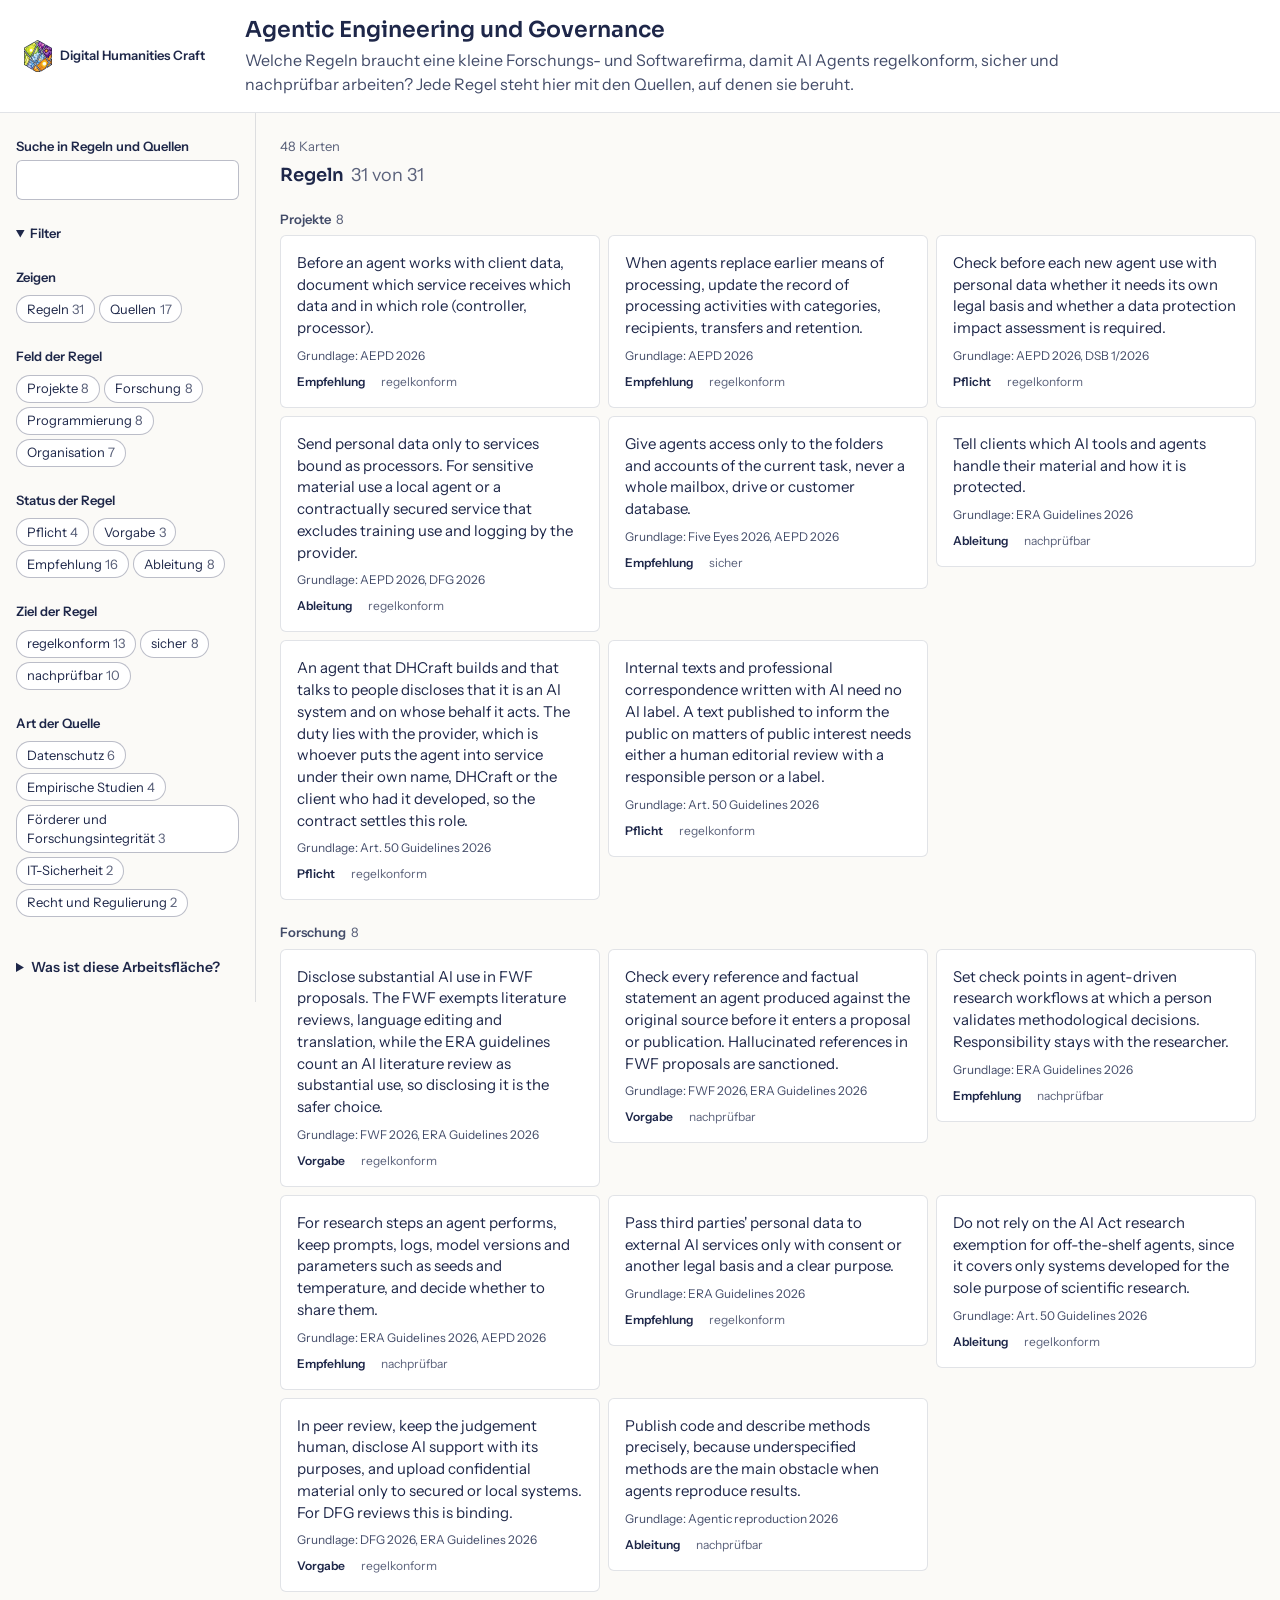
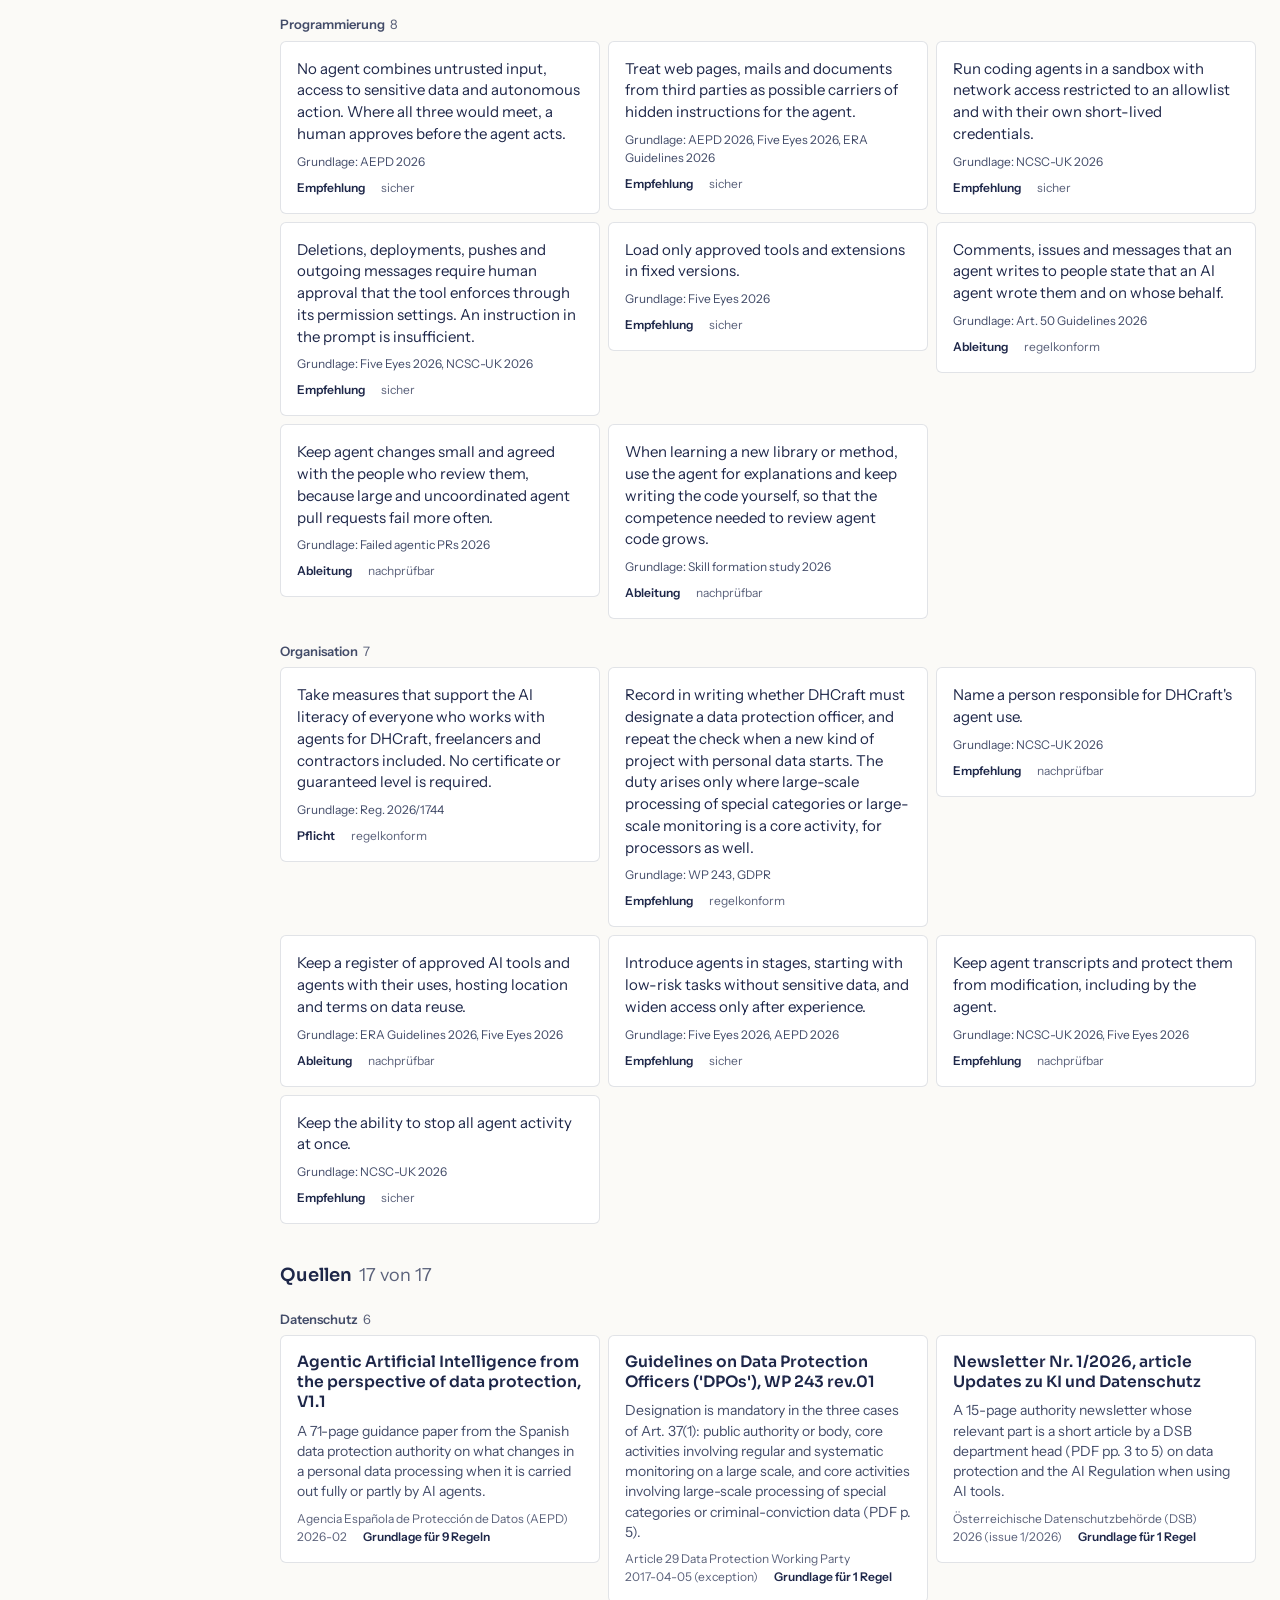
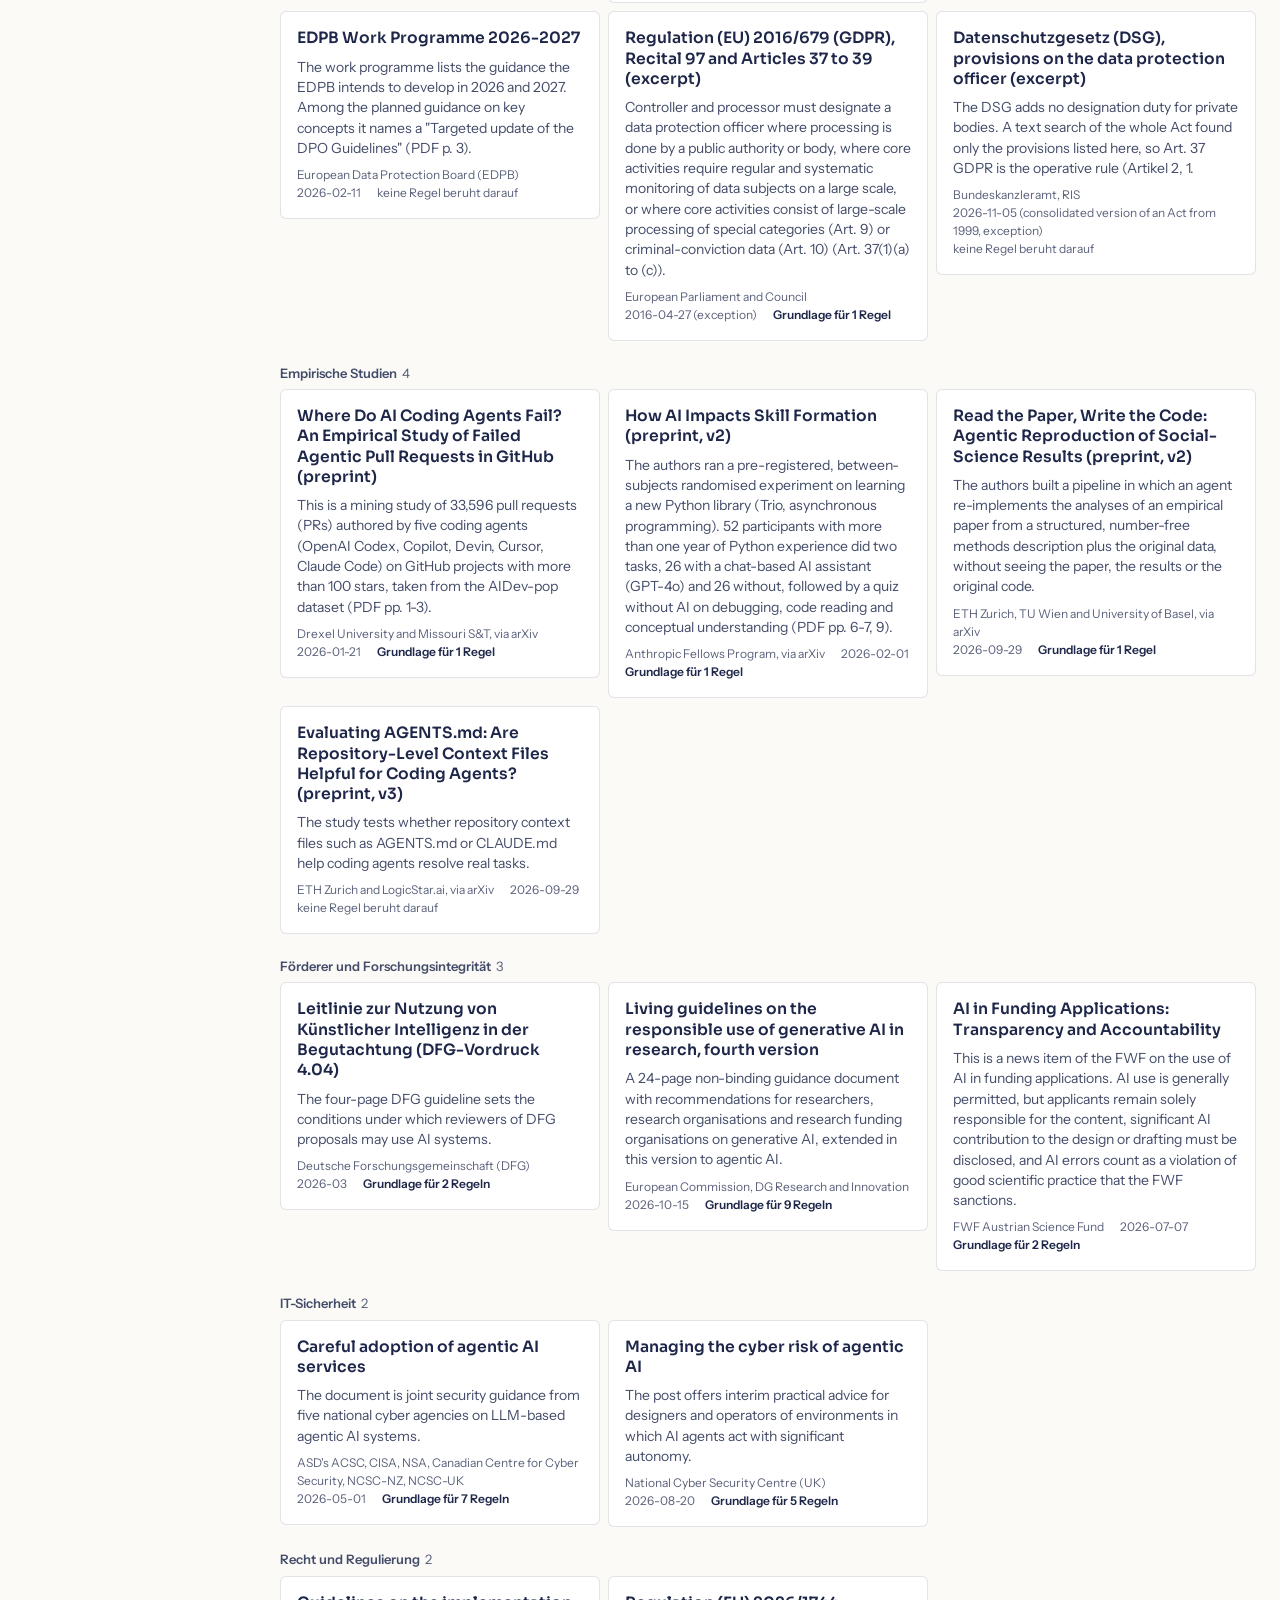
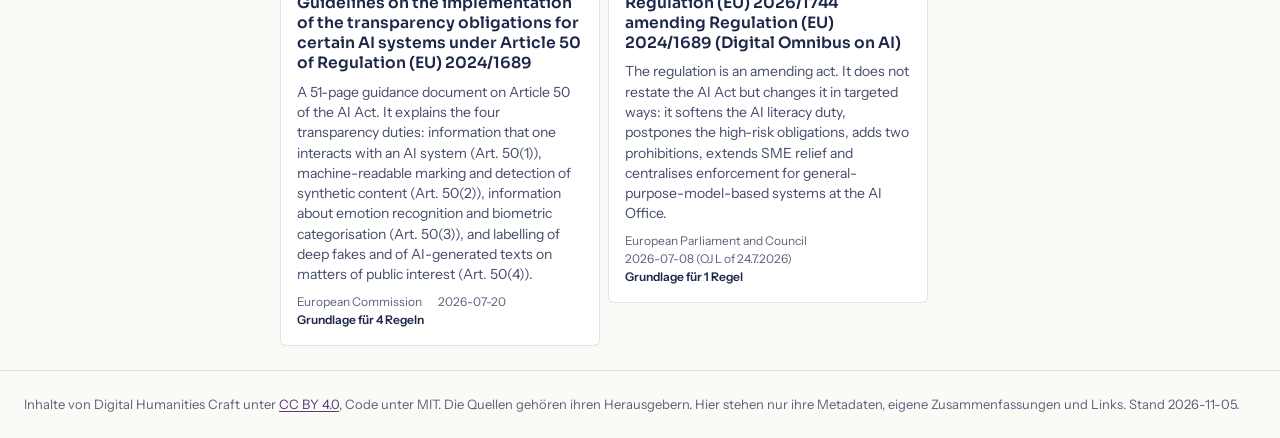
==== index.html @ d8957e86 "Publish the card workspace of the agentic engineering guidelines Co-Authored-By: Claude Opus 5.5 <no" ====
<!doctype html>
<html lang="de">
<head>
  <meta charset="utf-8">
  <meta name="viewport" content="width=device-width, initial-scale=1">
  <title>Agentic Engineering und Governance, Arbeitsfläche</title>
  <meta name="description" content="Regeln für AI Agents in einer kleinen Forschungs- und Softwarefirma, jede mit ihren Quellen. Eine Arbeitsfläche von Digital Humanities Craft.">
  <link rel="icon" href="assets/dhcraft_logo_watercolor.png">
  <link rel="stylesheet" href="style.css">
</head>
<body>
  <a class="skip" href="#board">Zu den Karten springen</a>

  <header class="top">
    <a class="brand" href="https://dhcraft.org" rel="noopener">
      <img src="assets/dhcraft_logo_watercolor.png" alt="" width="28" height="32">
      <span>Digital Humanities Craft</span>
    </a>
    <div class="title">
      <h1>Agentic Engineering und Governance</h1>
      <p>Welche Regeln braucht eine kleine Forschungs- und Softwarefirma, damit AI Agents regelkonform, sicher und nachprüfbar arbeiten? Jede Regel steht hier mit den Quellen, auf denen sie beruht.</p>
    </div>
  </header>

  <div class="workspace" id="workspace">
    <aside class="controls" aria-label="Suche und Filter">
      <form class="search" role="search" id="search-form">
        <label for="q">Suche in Regeln und Quellen</label>
        <input type="search" id="q" autocomplete="off" spellcheck="false">
      </form>

      <details class="filters" id="filters" open>
      <summary>Filter</summary>
      <div class="filter" id="f-kind" role="group" aria-labelledby="l-kind">
        <p id="l-kind">Zeigen</p>
      </div>
      <div class="filter" id="f-field" role="group" aria-labelledby="l-field">
        <p id="l-field">Feld der Regel</p>
      </div>
      <div class="filter" id="f-status" role="group" aria-labelledby="l-status">
        <p id="l-status">Status der Regel</p>
      </div>
      <div class="filter" id="f-goal" role="group" aria-labelledby="l-goal">
        <p id="l-goal">Ziel der Regel</p>
      </div>
      <div class="filter" id="f-cat" role="group" aria-labelledby="l-cat">
        <p id="l-cat">Art der Quelle</p>
      </div>
      <button type="button" class="reset" id="reset" hidden>Alle Filter zurücksetzen</button>
      </details>

      <details class="about">
        <summary>Was ist diese Arbeitsfläche?</summary>
        <p>Sie zeigt die Leitlinien, die Digital Humanities Craft für den Einsatz von AI Agents aus Quellen des Jahres 2026 abgeleitet hat, ergänzt um wenige ältere Rechtstexte und Leitlinien zum Datenschutzbeauftragten. Jede Regel nennt ihren Status, ihr Ziel und die Quellen mit Seite.</p>
        <p>Die Quellen erscheinen mit einer eigenen Zusammenfassung und einem Link zum Original beim Herausgeber. Die Originale selbst liegen nicht auf dieser Seite.</p>
        <p>Die Seite lädt keine externen Dienste nach, setzt keine Cookies und speichert nichts. Suche und Filter laufen in deinem Browser.</p>
        <dl class="glossary" id="glossary"></dl>
      </details>
    </aside>

    <main class="board" id="board" tabindex="-1">
      <p class="status" id="status" aria-live="polite"></p>
      <section class="group" id="rules-section" aria-labelledby="rules-head">
        <h2 id="rules-head">Regeln</h2>
        <div id="rules"></div>
      </section>
      <section class="group" id="sources-section" aria-labelledby="sources-head">
        <h2 id="sources-head">Quellen</h2>
        <div id="sources"></div>
      </section>
    </main>

    <aside class="panel" id="panel" aria-labelledby="panel-title" hidden></aside>
  </div>

  <footer class="foot">
    <p>Inhalte von Digital Humanities Craft unter <a href="https://creativecommons.org/licenses/by/4.0/deed.de" rel="noopener">CC BY 4.0</a>, Code unter MIT. Die Quellen gehören ihren Herausgebern. Hier stehen nur ihre Metadaten, eigene Zusammenfassungen und Links. Stand <span id="stand"></span>.</p>
  </footer>

  <script src="data.js"></script>
  <script src="app.js"></script>
</body>
</html>
---- style.css ----
@layer reset, base, tokens, layout, components;

@font-face { font-family: "Instrument Sans"; src: url("assets/fonts/instrument-sans-latin-400-normal.woff2") format("woff2"); font-weight: 400; font-display: swap; }
@font-face { font-family: "Instrument Sans"; src: url("assets/fonts/instrument-sans-latin-600-normal.woff2") format("woff2"); font-weight: 600; font-display: swap; }
@font-face { font-family: "Sora"; src: url("assets/fonts/sora-latin-600-normal.woff2") format("woff2"); font-weight: 600; font-display: swap; }

@layer tokens {
  /* DHCraft house palette in OKLCH, taken from the second-brain-vault site:
     paper ground, navy ink, purple accent for interaction only. */
  :root {
    color-scheme: light;
    --ground: oklch(98.6% 0.005 95);
    --surface: oklch(100% 0 0);
    --edge: oklch(28.3% 0.064 271 / 0.13);
    --edge-hi: oklch(28.3% 0.064 271 / 0.3);
    --ink: oklch(28.3% 0.064 271);
    --ink-soft: oklch(42% 0.05 271);
    --ink-faint: oklch(50% 0.04 271);
    --accent: oklch(53.1% 0.14 315);
    --accent-hi: oklch(41.6% 0.105 307);
    --accent-wash: oklch(96% 0.02 315);
    --linked: oklch(96.5% 0.025 255);
    --linked-edge: oklch(57.4% 0.11 255);
    --mark: oklch(93% 0.07 95);

    --font: "Instrument Sans", system-ui, sans-serif;
    --display: "Sora", "Instrument Sans", system-ui, sans-serif;
    --small: 0.8125rem;
    --space-1: 0.25rem;
    --space-2: 0.5rem;
    --space-3: 1rem;
    --space-4: 1.5rem;
    --space-5: 2.5rem;
    --radius: 6px;
  }
}

@layer reset {
  *, *::before, *::after { box-sizing: border-box; }
  body, h1, h2, h3, h4, h5, p, ul, ol, dl, dd { margin: 0; }
  input, button { font: inherit; color: inherit; }
}

@layer base {
  body {
    background: var(--ground);
    color: var(--ink);
    font-family: var(--font);
    font-size: 1rem;
    line-height: 1.5;
  }
  a { color: var(--accent-hi); text-underline-offset: 0.15em; }
  :focus-visible { outline: 2px solid var(--accent); outline-offset: 2px; }
  mark { background: var(--mark); color: inherit; }
  h1, h2, h3 { font-family: var(--display); font-weight: 600; line-height: 1.25; }
  .skip { position: absolute; inset-inline-start: var(--space-3); inset-block-start: -3rem; background: var(--surface); padding: var(--space-2); }
  .skip:focus { inset-block-start: var(--space-2); z-index: 10; }
  @media (prefers-reduced-motion: no-preference) {
    .card { transition: border-color 120ms, background-color 120ms; }
  }
}

@layer layout {
  .top {
    display: flex;
    flex-wrap: wrap;
    gap: var(--space-2) var(--space-5);
    align-items: center;
    padding: var(--space-3) var(--space-4);
    background: var(--surface);
    border-block-end: 1px solid var(--edge);
  }
  .workspace {
    display: grid;
    grid-template-columns: 16rem minmax(0, 1fr);
    align-items: start;
  }
  /* With a selection the panel joins as a third column. */
  .workspace.selecting { grid-template-columns: 16rem minmax(0, 1fr) minmax(22rem, 30rem); }
  .controls {
    position: sticky;
    inset-block-start: 0;
    max-block-size: 100dvh;
    overflow-y: auto;
    padding: var(--space-4) var(--space-3);
    border-inline-end: 1px solid var(--edge);
  }
  .board { padding: var(--space-4); min-inline-size: 0; }
  .board:focus { outline: none; }
  .panel {
    position: sticky;
    inset-block-start: 0;
    max-block-size: 100dvh;
    overflow-y: auto;
    padding: var(--space-4);
    background: var(--surface);
    border-inline-start: 1px solid var(--edge);
  }
  .foot { padding: var(--space-4); color: var(--ink-faint); font-size: var(--small); border-block-start: 1px solid var(--edge); }

  /* Medium: the panel lies over the board's right side. */
  @media (max-width: 72rem) {
    .workspace.selecting { grid-template-columns: 16rem minmax(0, 1fr); }
    .panel {
      position: fixed;
      inset-block: 0;
      inset-inline-end: 0;
      inline-size: min(100%, 30rem);
      z-index: 5;
      box-shadow: -1px 0 0 var(--edge-hi);
    }
  }
  /* Narrow: one column; the panel covers the screen. */
  @media (max-width: 48rem) {
    .workspace, .workspace.selecting { display: block; }
    .controls { position: static; max-block-size: none; border-inline-end: 0; border-block-end: 1px solid var(--edge); }
    .board { padding: var(--space-3); }
    .panel { inline-size: 100%; }
  }
}

@layer components {
  .brand { display: flex; gap: var(--space-2); align-items: center; color: var(--ink); text-decoration: none; font-weight: 600; font-size: var(--small); }
  .title { flex: 1 1 30rem; max-inline-size: 60rem; }
  .title h1 { font-size: 1.375rem; }
  .title p { color: var(--ink-soft); margin-block-start: var(--space-1); max-inline-size: 75ch; }

  /* Controls */
  .search label, .filter p { display: block; font-size: var(--small); font-weight: 600; margin-block-end: var(--space-1); }
  .search input {
    inline-size: 100%;
    padding: 0.45rem var(--space-2);
    border: 1px solid var(--edge-hi);
    border-radius: var(--radius);
    background: var(--surface);
  }
  .filters > summary { display: list-item; cursor: pointer; font-size: var(--small); font-weight: 600; margin-block-start: var(--space-4); }
  .filter { margin-block-start: var(--space-4); display: flex; flex-wrap: wrap; gap: var(--space-1); }
  .filter p { flex-basis: 100%; }
  .chip {
    padding: 0.2rem 0.6rem;
    min-block-size: 1.75rem;
    border: 1px solid var(--edge-hi);
    border-radius: 1rem;
    background: var(--surface);
    font-size: var(--small);
    text-align: start;
    cursor: pointer;
  }
  .chip:hover { border-color: var(--accent); }
  .chip[aria-pressed="true"] { background: var(--accent-wash); border-color: var(--accent); color: var(--accent-hi); font-weight: 600; }
  .chip .n { color: var(--ink-faint); font-weight: 400; margin-inline-start: 0.3em; }
  .reset { margin-block-start: var(--space-3); border: 0; padding: 0; background: none; color: var(--accent-hi); text-decoration: underline; cursor: pointer; font-size: var(--small); }
  .about { margin-block-start: var(--space-5); font-size: 0.875rem; color: var(--ink-soft); }
  .about summary { cursor: pointer; font-weight: 600; color: var(--ink); }
  .about p, .about dl { margin-block-start: var(--space-2); }
  .glossary dt { font-weight: 600; color: var(--ink); margin-block-start: var(--space-2); }

  /* Board */
  .status { color: var(--ink-faint); font-size: var(--small); margin-block-end: var(--space-2); }
  .group + .group { margin-block-start: var(--space-5); }
  .group > h2 { font-size: 1.125rem; margin-block-end: var(--space-2); }
  .group h3 { font-family: var(--font); font-size: var(--small); font-weight: 600; color: var(--ink-soft); margin-block: var(--space-4) var(--space-2); }
  .group h2 .n, .group h3 .n { font-family: var(--font); font-weight: 400; color: var(--ink-faint); margin-inline-start: 0.4em; }
  /* Cards keep their own height, so short cards leave no empty space. */
  .grid { display: grid; grid-template-columns: repeat(auto-fill, minmax(min(100%, 16rem), 1fr)); gap: var(--space-2); align-items: start; }
  .empty { color: var(--ink-faint); font-size: 0.875rem; }

  .card {
    display: flex;
    flex-direction: column;
    gap: var(--space-2);
    padding: var(--space-3);
    background: var(--surface);
    border: 1px solid var(--edge);
    border-radius: var(--radius);
    color: var(--ink);
    text-decoration: none;
  }
  .card:hover { border-color: var(--edge-hi); }
  .card.selected { border-color: var(--accent); box-shadow: inset 0 0 0 1px var(--accent); }
  .card.linked { background: var(--linked); border-color: var(--linked-edge); }
  .card .link-note { font-size: 0.75rem; font-weight: 600; color: oklch(45% 0.11 255); }
  .card h4 { font-family: var(--display); font-size: 0.975rem; font-weight: 600; line-height: 1.3; }
  .card .text { font-size: 0.9375rem; line-height: 1.45; }
  .card .abstract { font-size: 0.875rem; color: var(--ink-soft); line-height: 1.45; }
  .card .meta { display: flex; flex-wrap: wrap; gap: 0 var(--space-3); font-size: 0.75rem; color: var(--ink-faint); }
  .card .meta .strong { color: var(--ink); font-weight: 600; }
  .card .basis { font-size: 0.75rem; color: var(--ink-soft); }

  /* Panel */
  .panel .close { float: inline-end; border: 1px solid var(--edge-hi); border-radius: var(--radius); background: var(--surface); padding: 0.15rem 0.6rem; cursor: pointer; font-size: var(--small); }
  .panel .kind { font-size: var(--small); color: var(--ink-faint); }
  .panel h2 { font-size: 1.2rem; margin-block: var(--space-1) var(--space-3); clear: none; }
  .panel h2:focus { outline: none; }
  .panel h3 { font-size: 0.95rem; margin-block: var(--space-4) var(--space-2); padding-block-end: var(--space-1); border-block-end: 1px solid var(--edge); }
  .facts { display: grid; grid-template-columns: max-content minmax(0, 1fr); gap: var(--space-1) var(--space-3); font-size: 0.875rem; }
  .facts dt { color: var(--ink-faint); }
  .facts .def { display: block; color: var(--ink-faint); font-size: var(--small); }
  .original { display: inline-block; margin-block-start: var(--space-3); font-weight: 600; }
  .panel ul.items { list-style: none; padding: 0; }
  .panel ul.items li + li { margin-block-start: var(--space-2); }
  .panel ul.items a { display: block; padding: var(--space-2); border: 1px solid var(--edge); border-radius: var(--radius); color: var(--ink); text-decoration: none; font-size: 0.875rem; }
  .panel ul.items a:hover { border-color: var(--accent); }
  .panel ul.items .meta { display: block; font-size: 0.75rem; color: var(--ink-faint); margin-block-start: var(--space-1); }
  .summary { font-size: 0.9rem; line-height: 1.55; }
  .summary :is(p, ul) { margin-block-end: var(--space-2); }
  .summary ul { padding-inline-start: 1.1rem; }
  .summary li + li { margin-block-start: var(--space-1); }
  .summary :is(h4, h5, h6) { font-family: var(--font); font-size: 0.9rem; font-weight: 600; margin-block: var(--space-3) var(--space-1); }
  .summary .table-wrap { overflow-x: auto; }
  .fine { font-size: 0.75rem; color: var(--ink-faint); margin-block-start: var(--space-3); }
}
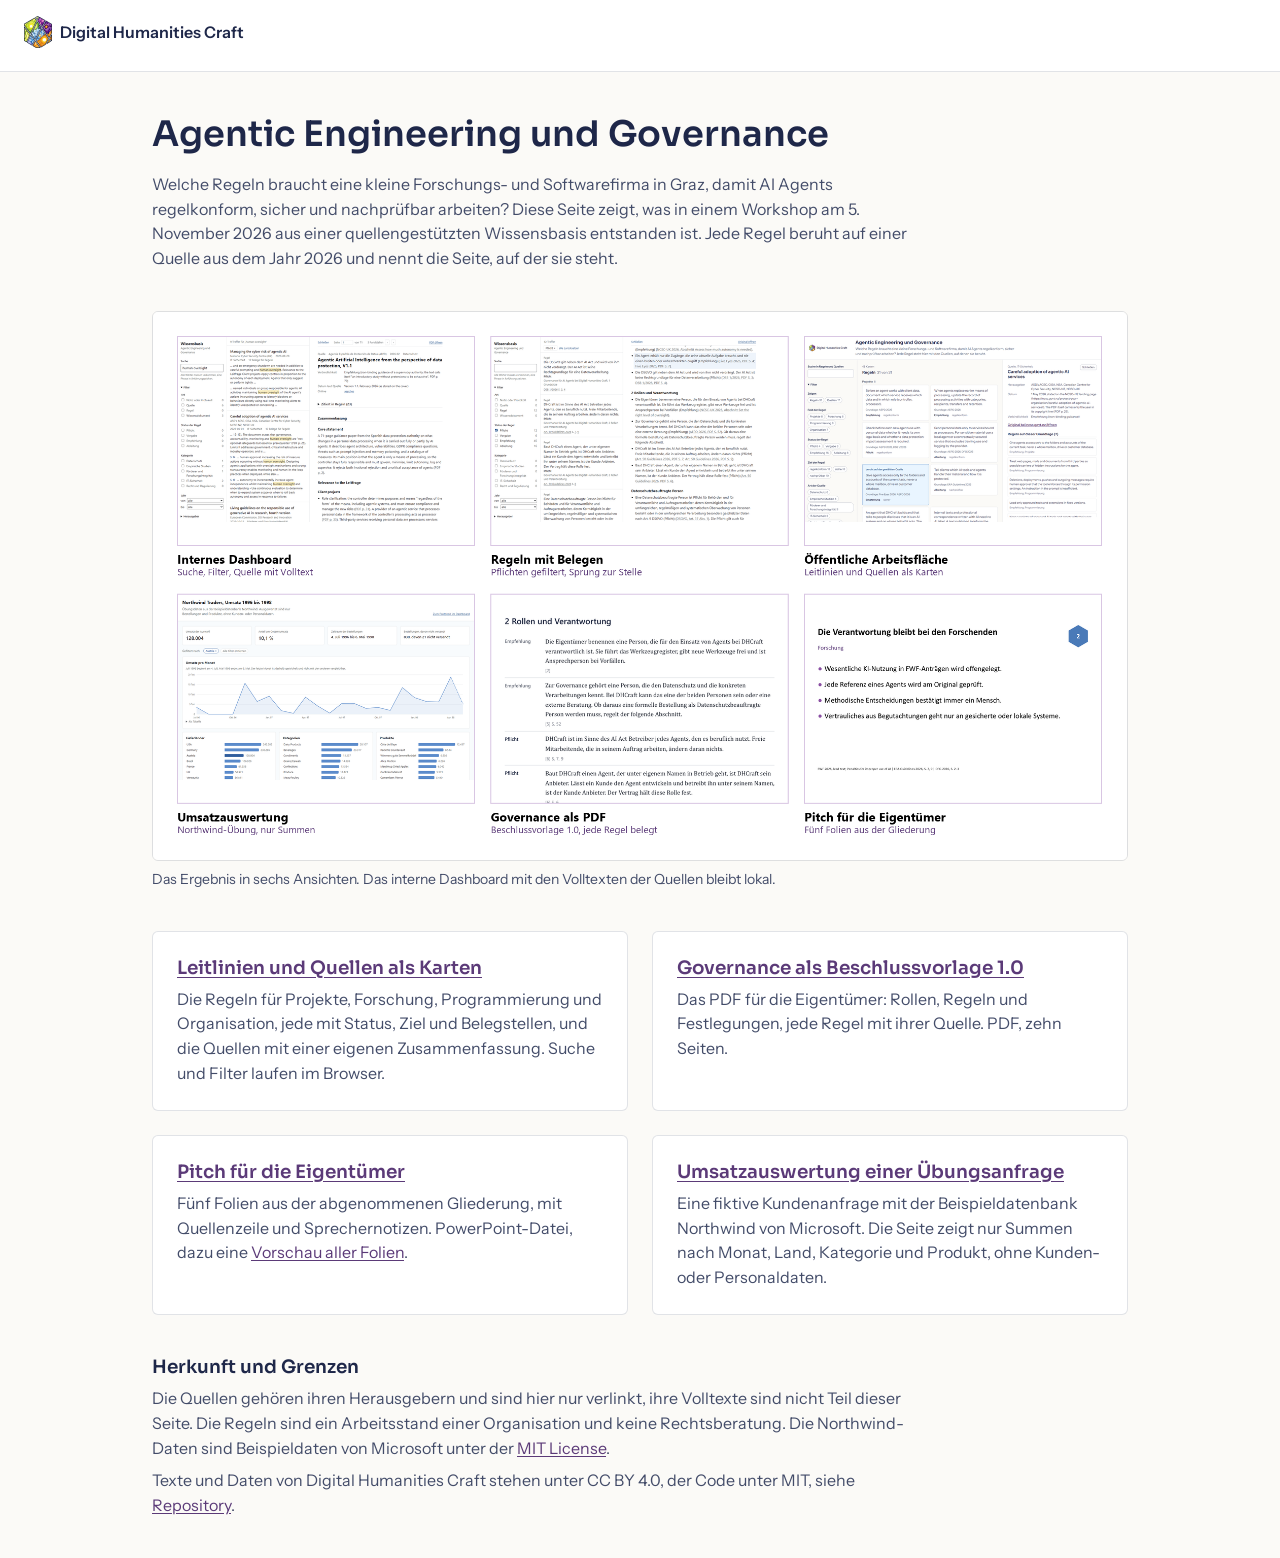
==== commit 250a8c0d: "Add a start page, the governance PDF, the pitch deck and the Northwind page; move the card workspace" ====
--- a/index.html
+++ b/index.html
@@ -3,81 +3,54 @@
 <head>
   <meta charset="utf-8">
   <meta name="viewport" content="width=device-width, initial-scale=1">
-  <title>Agentic Engineering und Governance, Arbeitsfläche</title>
-  <meta name="description" content="Regeln für AI Agents in einer kleinen Forschungs- und Softwarefirma, jede mit ihren Quellen. Eine Arbeitsfläche von Digital Humanities Craft.">
-  <link rel="icon" href="assets/dhcraft_logo_watercolor.png">
-  <link rel="stylesheet" href="style.css">
+  <title>Agentic Engineering und Governance</title>
+  <meta name="description" content="Regeln für AI Agents bei Digital Humanities Craft, mit Quellen, Governance-Beschlussvorlage, Pitch und einer Übungsauswertung. Ergebnis eines Workshops.">
+  <link rel="icon" href="leitlinien/assets/dhcraft_logo_watercolor.png">
+  <link rel="stylesheet" href="start.css">
 </head>
 <body>
-  <a class="skip" href="#board">Zu den Karten springen</a>
-
   <header class="top">
     <a class="brand" href="https://dhcraft.org" rel="noopener">
-      <img src="assets/dhcraft_logo_watercolor.png" alt="" width="28" height="32">
+      <img src="leitlinien/assets/dhcraft_logo_watercolor.png" alt="" width="28" height="32">
       <span>Digital Humanities Craft</span>
     </a>
-    <div class="title">
-      <h1>Agentic Engineering und Governance</h1>
-      <p>Welche Regeln braucht eine kleine Forschungs- und Softwarefirma, damit AI Agents regelkonform, sicher und nachprüfbar arbeiten? Jede Regel steht hier mit den Quellen, auf denen sie beruht.</p>
-    </div>
   </header>
 
-  <div class="workspace" id="workspace">
-    <aside class="controls" aria-label="Suche und Filter">
-      <form class="search" role="search" id="search-form">
-        <label for="q">Suche in Regeln und Quellen</label>
-        <input type="search" id="q" autocomplete="off" spellcheck="false">
-      </form>
+  <main>
+    <section class="intro">
+      <h1>Agentic Engineering und Governance</h1>
+      <p>Welche Regeln braucht eine kleine Forschungs- und Softwarefirma in Graz, damit AI Agents regelkonform, sicher und nachprüfbar arbeiten? Diese Seite zeigt, was in einem Workshop am 5. November 2026 aus einer quellengestützten Wissensbasis entstanden ist. Jede Regel beruht auf einer Quelle aus dem Jahr 2026 und nennt die Seite, auf der sie steht.</p>
+    </section>
 
-      <details class="filters" id="filters" open>
-      <summary>Filter</summary>
-      <div class="filter" id="f-kind" role="group" aria-labelledby="l-kind">
-        <p id="l-kind">Zeigen</p>
-      </div>
-      <div class="filter" id="f-field" role="group" aria-labelledby="l-field">
-        <p id="l-field">Feld der Regel</p>
-      </div>
-      <div class="filter" id="f-status" role="group" aria-labelledby="l-status">
-        <p id="l-status">Status der Regel</p>
-      </div>
-      <div class="filter" id="f-goal" role="group" aria-labelledby="l-goal">
-        <p id="l-goal">Ziel der Regel</p>
-      </div>
-      <div class="filter" id="f-cat" role="group" aria-labelledby="l-cat">
-        <p id="l-cat">Art der Quelle</p>
-      </div>
-      <button type="button" class="reset" id="reset" hidden>Alle Filter zurücksetzen</button>
-      </details>
+    <figure class="result">
+      <img src="material/endergebnis_wissensbasis.png" alt="Sechs Ansichten des Ergebnisses: internes Dashboard, Regeln mit Belegen, öffentliche Arbeitsfläche, Umsatzauswertung, Governance als PDF und Pitch" width="1920" height="1080">
+      <figcaption>Das Ergebnis in sechs Ansichten. Das interne Dashboard mit den Volltexten der Quellen bleibt lokal.</figcaption>
+    </figure>
 
-      <details class="about">
-        <summary>Was ist diese Arbeitsfläche?</summary>
-        <p>Sie zeigt die Leitlinien, die Digital Humanities Craft für den Einsatz von AI Agents aus Quellen des Jahres 2026 abgeleitet hat, ergänzt um wenige ältere Rechtstexte und Leitlinien zum Datenschutzbeauftragten. Jede Regel nennt ihren Status, ihr Ziel und die Quellen mit Seite.</p>
-        <p>Die Quellen erscheinen mit einer eigenen Zusammenfassung und einem Link zum Original beim Herausgeber. Die Originale selbst liegen nicht auf dieser Seite.</p>
-        <p>Die Seite lädt keine externen Dienste nach, setzt keine Cookies und speichert nichts. Suche und Filter laufen in deinem Browser.</p>
-        <dl class="glossary" id="glossary"></dl>
-      </details>
-    </aside>
+    <ul class="entries">
+      <li>
+        <h2><a href="leitlinien/">Leitlinien und Quellen als Karten</a></h2>
+        <p>Die Regeln für Projekte, Forschung, Programmierung und Organisation, jede mit Status, Ziel und Belegstellen, und die Quellen mit einer eigenen Zusammenfassung. Suche und Filter laufen im Browser.</p>
+      </li>
+      <li>
+        <h2><a href="material/DHCraft_Governance_AI_Agents_Beschlussvorlage_v1.0.pdf">Governance als Beschlussvorlage 1.0</a></h2>
+        <p>Das PDF für die Eigentümer: Rollen, Regeln und Festlegungen, jede Regel mit ihrer Quelle. PDF, zehn Seiten.</p>
+      </li>
+      <li>
+        <h2><a href="material/DHCraft_Pitch_Regeln_fuer_AI_Agents.pptx">Pitch für die Eigentümer</a></h2>
+        <p>Fünf Folien aus der abgenommenen Gliederung, mit Quellenzeile und Sprechernotizen. PowerPoint-Datei, dazu eine <a href="material/pitch-folien.jpg">Vorschau aller Folien</a>.</p>
+      </li>
+      <li>
+        <h2><a href="northwind/">Umsatzauswertung einer Übungsanfrage</a></h2>
+        <p>Eine fiktive Kundenanfrage mit der Beispieldatenbank Northwind von Microsoft. Die Seite zeigt nur Summen nach Monat, Land, Kategorie und Produkt, ohne Kunden- oder Personaldaten.</p>
+      </li>
+    </ul>
 
-    <main class="board" id="board" tabindex="-1">
-      <p class="status" id="status" aria-live="polite"></p>
-      <section class="group" id="rules-section" aria-labelledby="rules-head">
-        <h2 id="rules-head">Regeln</h2>
-        <div id="rules"></div>
-      </section>
-      <section class="group" id="sources-section" aria-labelledby="sources-head">
-        <h2 id="sources-head">Quellen</h2>
-        <div id="sources"></div>
-      </section>
-    </main>
-
-    <aside class="panel" id="panel" aria-labelledby="panel-title" hidden></aside>
-  </div>
-
-  <footer class="foot">
-    <p>Inhalte von Digital Humanities Craft unter <a href="https://creativecommons.org/licenses/by/4.0/deed.de" rel="noopener">CC BY 4.0</a>, Code unter MIT. Die Quellen gehören ihren Herausgebern. Hier stehen nur ihre Metadaten, eigene Zusammenfassungen und Links. Stand <span id="stand"></span>.</p>
-  </footer>
-
-  <script src="data.js"></script>
-  <script src="app.js"></script>
+    <section class="notes">
+      <h2>Herkunft und Grenzen</h2>
+      <p>Die Quellen gehören ihren Herausgebern und sind hier nur verlinkt, ihre Volltexte sind nicht Teil dieser Seite. Die Regeln sind ein Arbeitsstand einer Organisation und keine Rechtsberatung. Die Northwind-Daten sind Beispieldaten von Microsoft unter der <a href="northwind/LICENSE-northwind.txt">MIT License</a>.</p>
+      <p>Texte und Daten von Digital Humanities Craft stehen unter CC BY 4.0, der Code unter MIT, siehe <a href="https://github.com/DigitalHumanitiesCraft/agentic-governance-workspace">Repository</a>.</p>
+    </section>
+  </main>
 </body>
 </html>
--- a/start.css
+++ b/start.css
@@ -0,0 +1,88 @@
+@font-face { font-family: "Instrument Sans"; src: url("leitlinien/assets/fonts/instrument-sans-latin-400-normal.woff2") format("woff2"); font-weight: 400; font-display: swap; }
+@font-face { font-family: "Instrument Sans"; src: url("leitlinien/assets/fonts/instrument-sans-latin-600-normal.woff2") format("woff2"); font-weight: 600; font-display: swap; }
+@font-face { font-family: "Sora"; src: url("leitlinien/assets/fonts/sora-latin-600-normal.woff2") format("woff2"); font-weight: 600; font-display: swap; }
+
+/* Same house tokens as leitlinien/style.css. */
+:root {
+  color-scheme: light;
+  --ground: oklch(98.6% 0.005 95);
+  --surface: oklch(100% 0 0);
+  --edge: oklch(28.3% 0.064 271 / 0.13);
+  --ink: oklch(28.3% 0.064 271);
+  --ink-soft: oklch(42% 0.05 271);
+  --accent: oklch(53.1% 0.14 315);
+  --accent-hi: oklch(41.6% 0.105 307);
+  --font: "Instrument Sans", system-ui, sans-serif;
+  --display: "Sora", "Instrument Sans", system-ui, sans-serif;
+  --space-2: 0.5rem;
+  --space-3: 1rem;
+  --space-4: 1.5rem;
+  --space-5: 2.5rem;
+  --radius: 6px;
+}
+
+*, *::before, *::after { box-sizing: border-box; }
+body, h1, h2, p, ul, figure { margin: 0; }
+
+body {
+  background: var(--ground);
+  color: var(--ink);
+  font: 1rem/1.55 var(--font);
+}
+
+a { color: var(--accent-hi); text-underline-offset: 0.15em; }
+a:hover { color: var(--accent); }
+a:focus-visible { outline: 2px solid var(--accent); outline-offset: 2px; border-radius: 2px; }
+
+.top {
+  padding: var(--space-3) var(--space-4);
+  border-bottom: 1px solid var(--edge);
+  background: var(--surface);
+}
+.brand {
+  display: inline-flex;
+  align-items: center;
+  gap: var(--space-2);
+  color: var(--ink);
+  text-decoration: none;
+  font-weight: 600;
+}
+
+main {
+  max-width: 64rem;
+  margin: 0 auto;
+  padding: var(--space-5) var(--space-4);
+  display: grid;
+  gap: var(--space-5);
+}
+
+h1, h2 { font-family: var(--display); font-weight: 600; line-height: 1.25; }
+h1 { font-size: clamp(1.6rem, 4vw, 2.2rem); margin-bottom: var(--space-3); }
+h2 { font-size: 1.15rem; margin-bottom: var(--space-2); }
+
+.intro p, .notes p { max-width: 70ch; color: var(--ink-soft); }
+.notes p + p { margin-top: var(--space-2); }
+
+.entries {
+  list-style: none;
+  padding: 0;
+  display: grid;
+  grid-template-columns: repeat(auto-fit, minmax(min(100%, 26rem), 1fr));
+  gap: var(--space-4);
+}
+.entries li {
+  background: var(--surface);
+  border: 1px solid var(--edge);
+  border-radius: var(--radius);
+  padding: var(--space-4);
+}
+.entries p { color: var(--ink-soft); }
+
+img { max-width: 100%; height: auto; display: block; }
+.result img { border: 1px solid var(--edge); border-radius: var(--radius); }
+
+.result figcaption { margin-top: var(--space-2); color: var(--ink-soft); font-size: 0.875rem; }
+
+@media (max-width: 30rem) {
+  .top, main { padding-inline: 1rem; }
+}
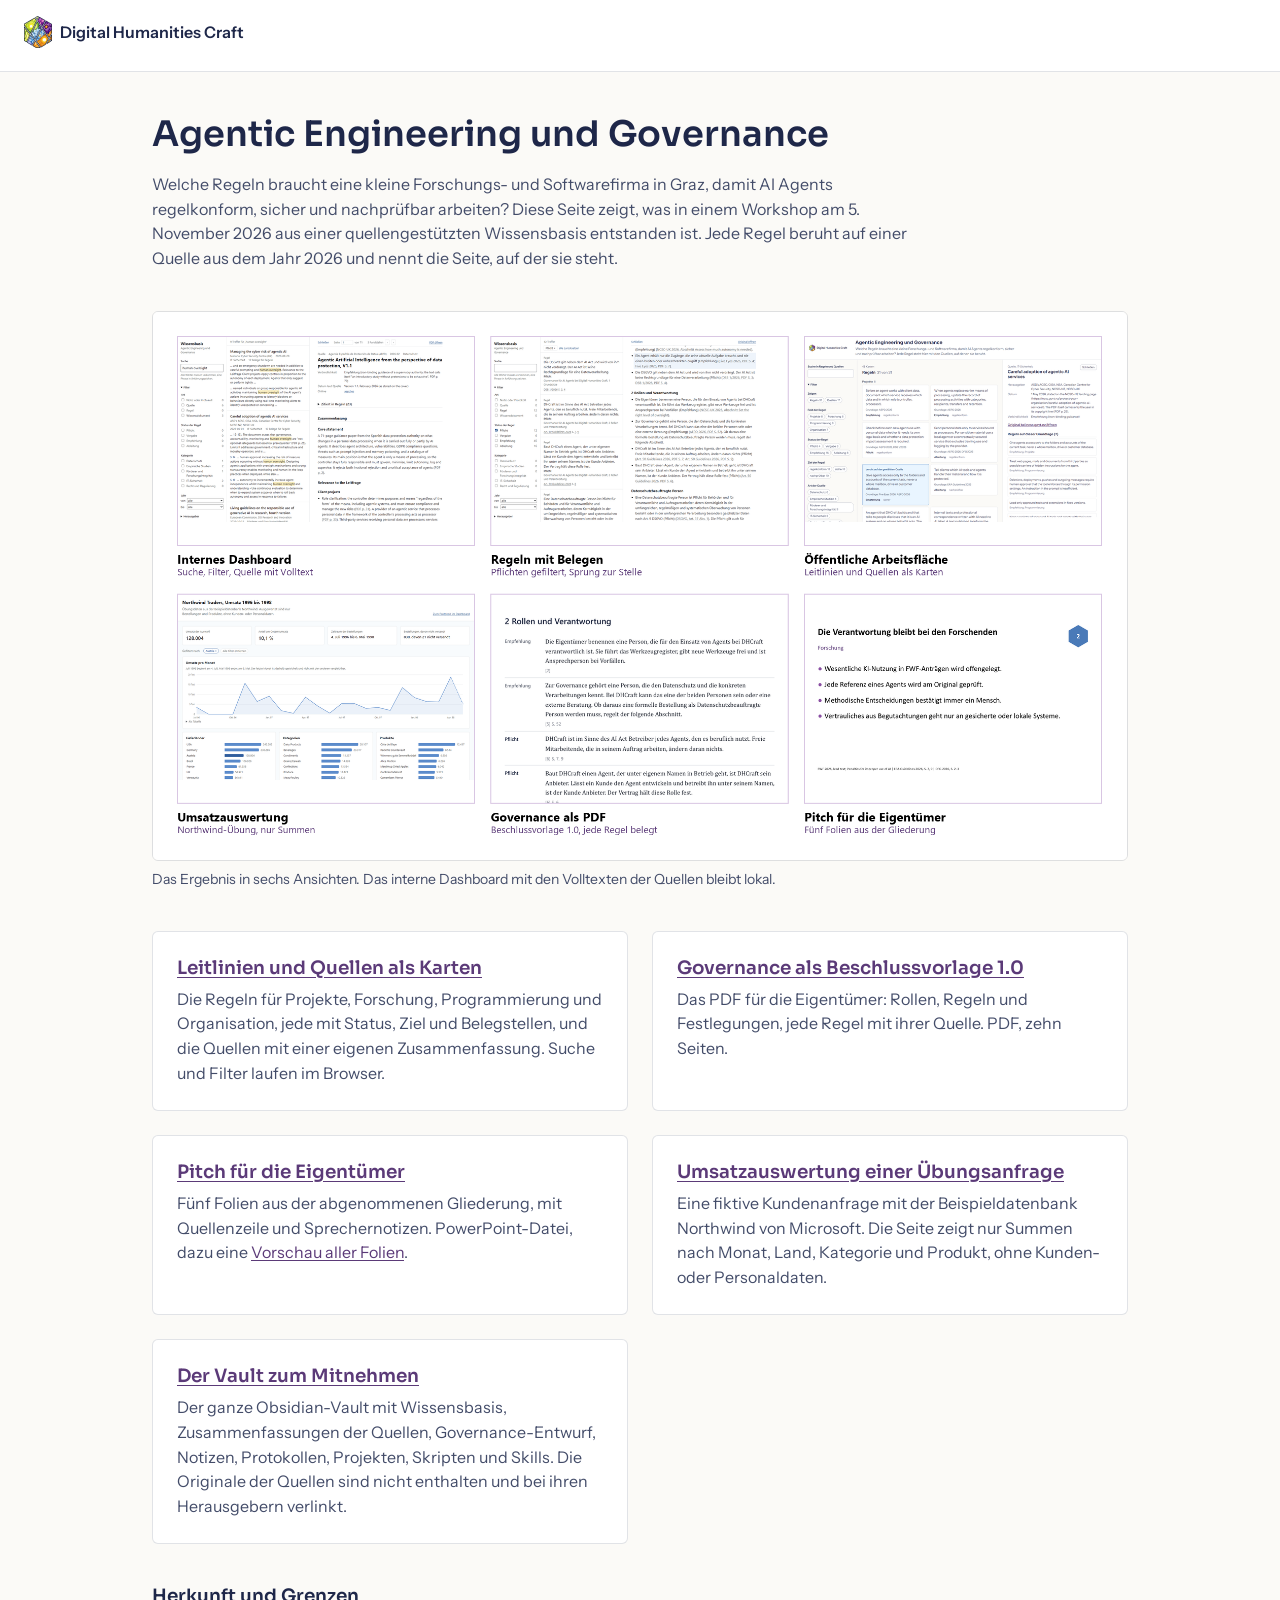
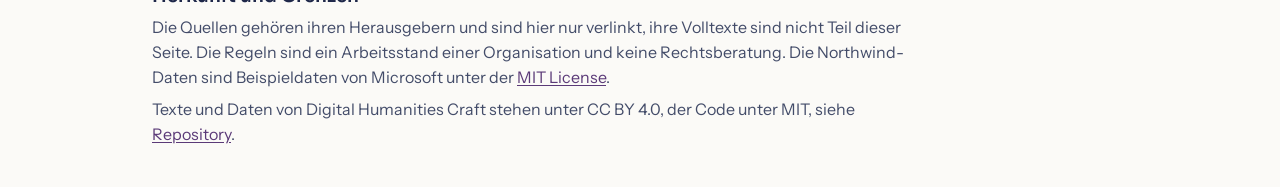
==== commit f17aff2c: "Update the card workspace to the unified frontend with the new 2026 sources and link the public vaul" ====
--- a/index.html
+++ b/index.html
@@ -44,6 +44,10 @@
         <h2><a href="northwind/">Umsatzauswertung einer Übungsanfrage</a></h2>
         <p>Eine fiktive Kundenanfrage mit der Beispieldatenbank Northwind von Microsoft. Die Seite zeigt nur Summen nach Monat, Land, Kategorie und Produkt, ohne Kunden- oder Personaldaten.</p>
       </li>
+      <li>
+        <h2><a href="https://github.com/DigitalHumanitiesCraft/agentic-governance-vault">Der Vault zum Mitnehmen</a></h2>
+        <p>Der ganze Obsidian-Vault mit Wissensbasis, Zusammenfassungen der Quellen, Governance-Entwurf, Notizen, Protokollen, Projekten, Skripten und Skills. Die Originale der Quellen sind nicht enthalten und bei ihren Herausgebern verlinkt.</p>
+      </li>
     </ul>
 
     <section class="notes">
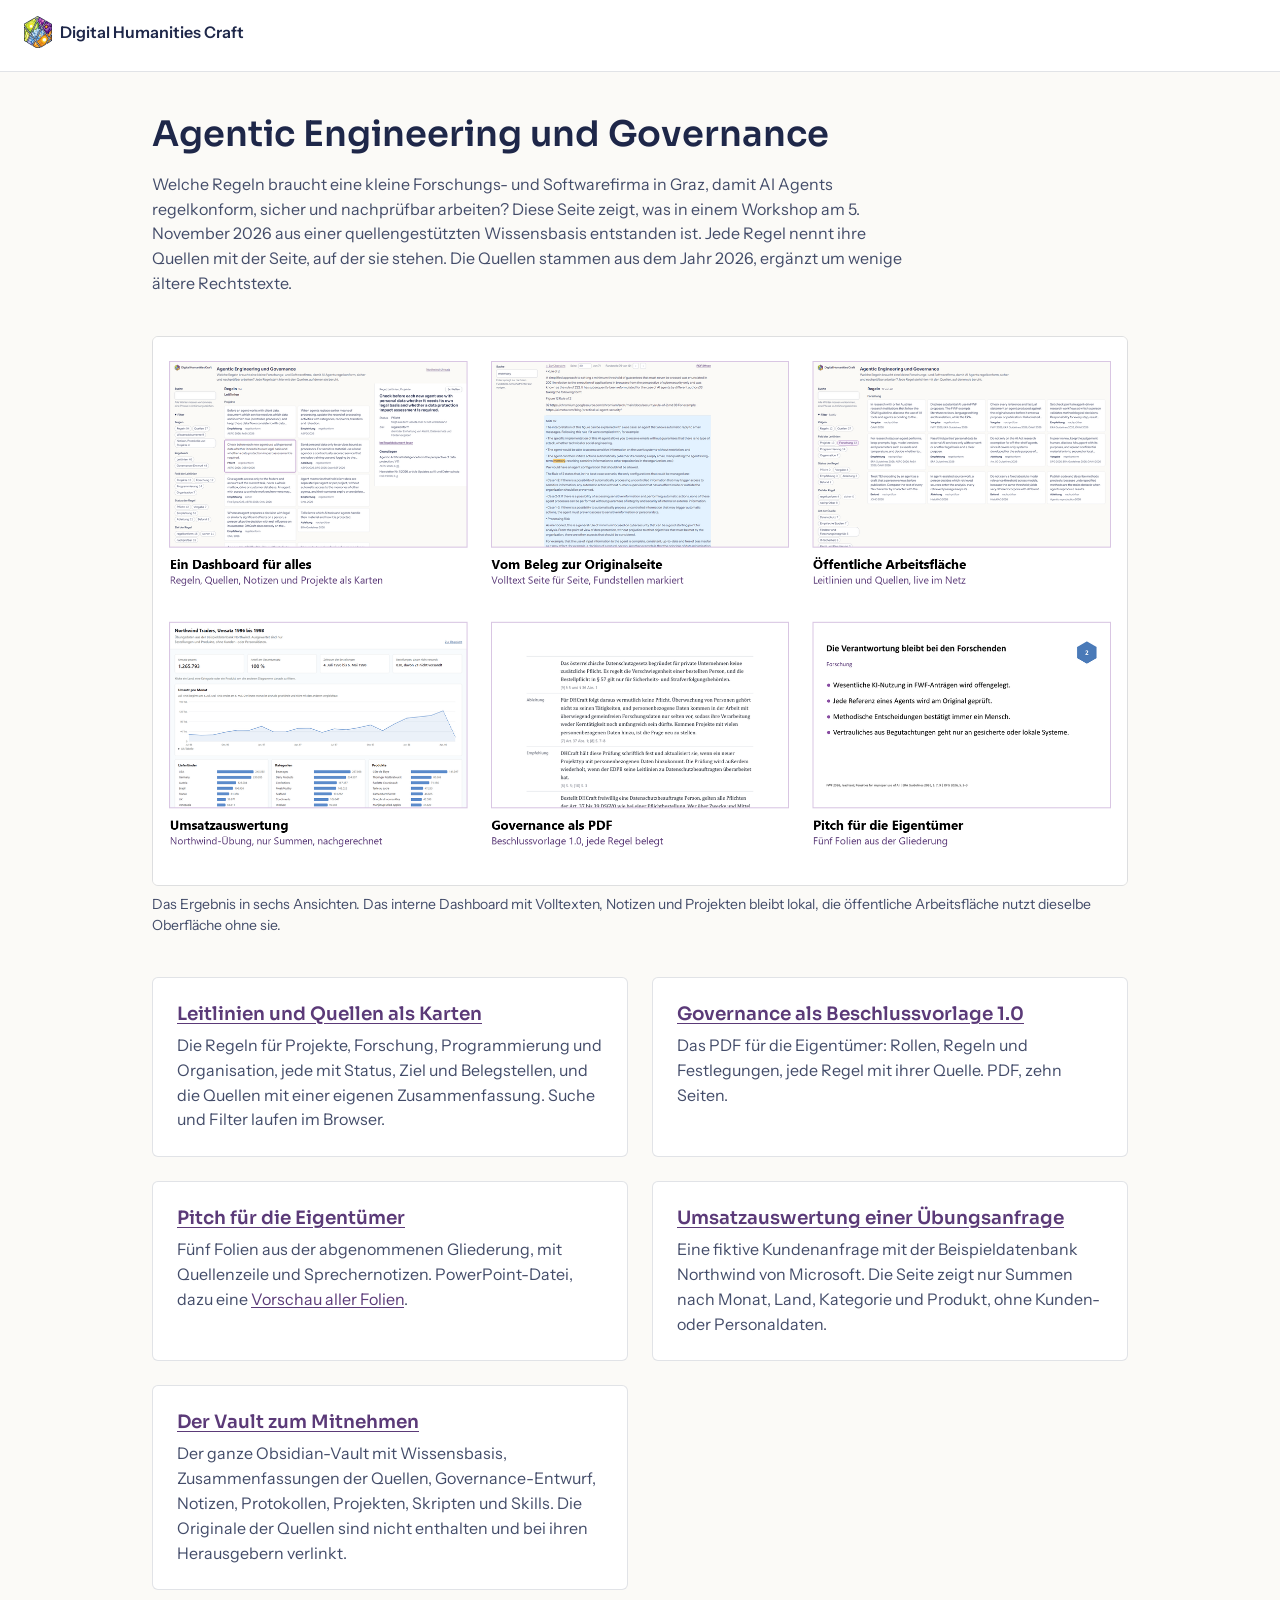
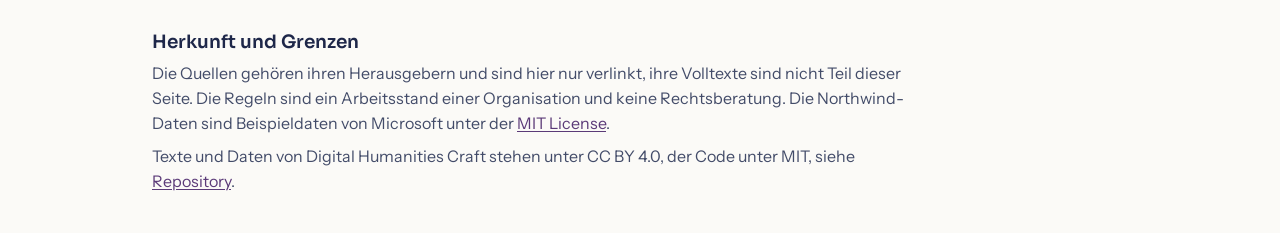
==== commit 215561e4: "Show the current result image and state the date range of the sources precisely Co-Authored-By: Clau" ====
--- a/index.html
+++ b/index.html
@@ -19,12 +19,12 @@
   <main>
     <section class="intro">
       <h1>Agentic Engineering und Governance</h1>
-      <p>Welche Regeln braucht eine kleine Forschungs- und Softwarefirma in Graz, damit AI Agents regelkonform, sicher und nachprüfbar arbeiten? Diese Seite zeigt, was in einem Workshop am 5. November 2026 aus einer quellengestützten Wissensbasis entstanden ist. Jede Regel beruht auf einer Quelle aus dem Jahr 2026 und nennt die Seite, auf der sie steht.</p>
+      <p>Welche Regeln braucht eine kleine Forschungs- und Softwarefirma in Graz, damit AI Agents regelkonform, sicher und nachprüfbar arbeiten? Diese Seite zeigt, was in einem Workshop am 5. November 2026 aus einer quellengestützten Wissensbasis entstanden ist. Jede Regel nennt ihre Quellen mit der Seite, auf der sie stehen. Die Quellen stammen aus dem Jahr 2026, ergänzt um wenige ältere Rechtstexte.</p>
     </section>
 
     <figure class="result">
-      <img src="material/endergebnis_wissensbasis.png" alt="Sechs Ansichten des Ergebnisses: internes Dashboard, Regeln mit Belegen, öffentliche Arbeitsfläche, Umsatzauswertung, Governance als PDF und Pitch" width="1920" height="1080">
-      <figcaption>Das Ergebnis in sechs Ansichten. Das interne Dashboard mit den Volltexten der Quellen bleibt lokal.</figcaption>
+      <img src="material/endergebnis_wissensbasis.png" alt="Sechs Ansichten des Ergebnisses: Dashboard mit Karten, Lesebereich mit Originalseite, öffentliche Arbeitsfläche, Umsatzauswertung, Governance als PDF und Pitch" width="1920" height="1080">
+      <figcaption>Das Ergebnis in sechs Ansichten. Das interne Dashboard mit Volltexten, Notizen und Projekten bleibt lokal, die öffentliche Arbeitsfläche nutzt dieselbe Oberfläche ohne sie.</figcaption>
     </figure>
 
     <ul class="entries">
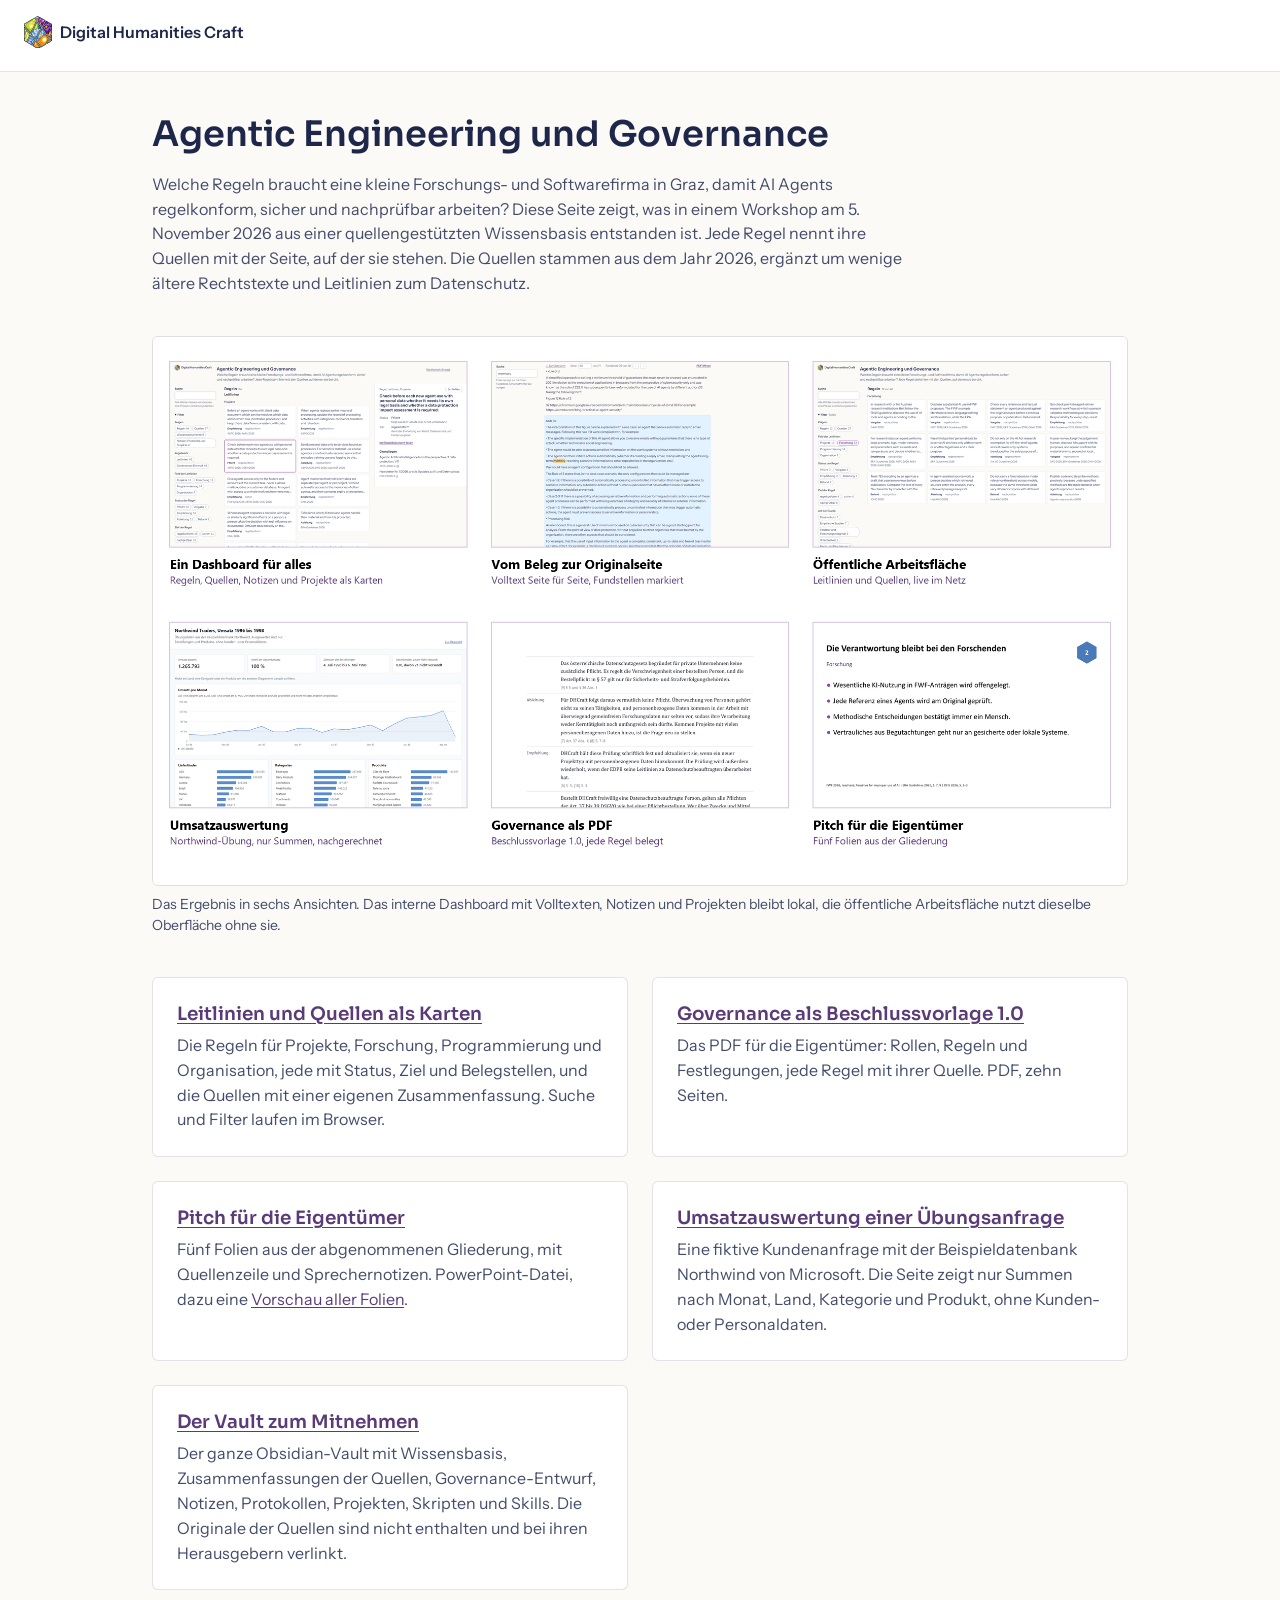
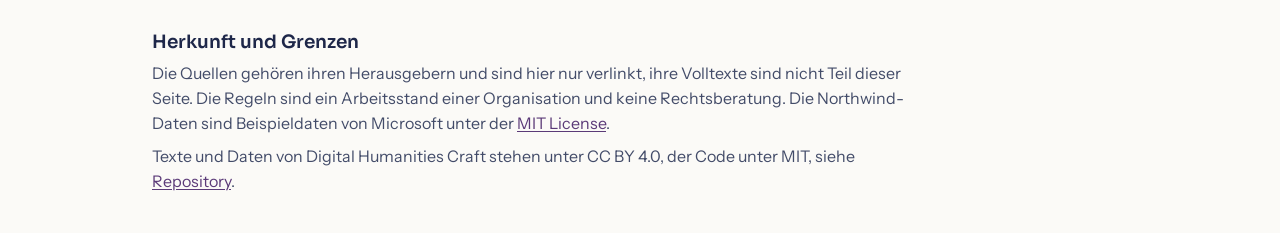
==== commit 2c311fdf: "Name the older guidelines among the sources Co-Authored-By: Claude Opus 5.5 <noreply@anthropic.com>" ====
--- a/index.html
+++ b/index.html
@@ -19,7 +19,7 @@
   <main>
     <section class="intro">
       <h1>Agentic Engineering und Governance</h1>
-      <p>Welche Regeln braucht eine kleine Forschungs- und Softwarefirma in Graz, damit AI Agents regelkonform, sicher und nachprüfbar arbeiten? Diese Seite zeigt, was in einem Workshop am 5. November 2026 aus einer quellengestützten Wissensbasis entstanden ist. Jede Regel nennt ihre Quellen mit der Seite, auf der sie stehen. Die Quellen stammen aus dem Jahr 2026, ergänzt um wenige ältere Rechtstexte.</p>
+      <p>Welche Regeln braucht eine kleine Forschungs- und Softwarefirma in Graz, damit AI Agents regelkonform, sicher und nachprüfbar arbeiten? Diese Seite zeigt, was in einem Workshop am 5. November 2026 aus einer quellengestützten Wissensbasis entstanden ist. Jede Regel nennt ihre Quellen mit der Seite, auf der sie stehen. Die Quellen stammen aus dem Jahr 2026, ergänzt um wenige ältere Rechtstexte und Leitlinien zum Datenschutz.</p>
     </section>
 
     <figure class="result">
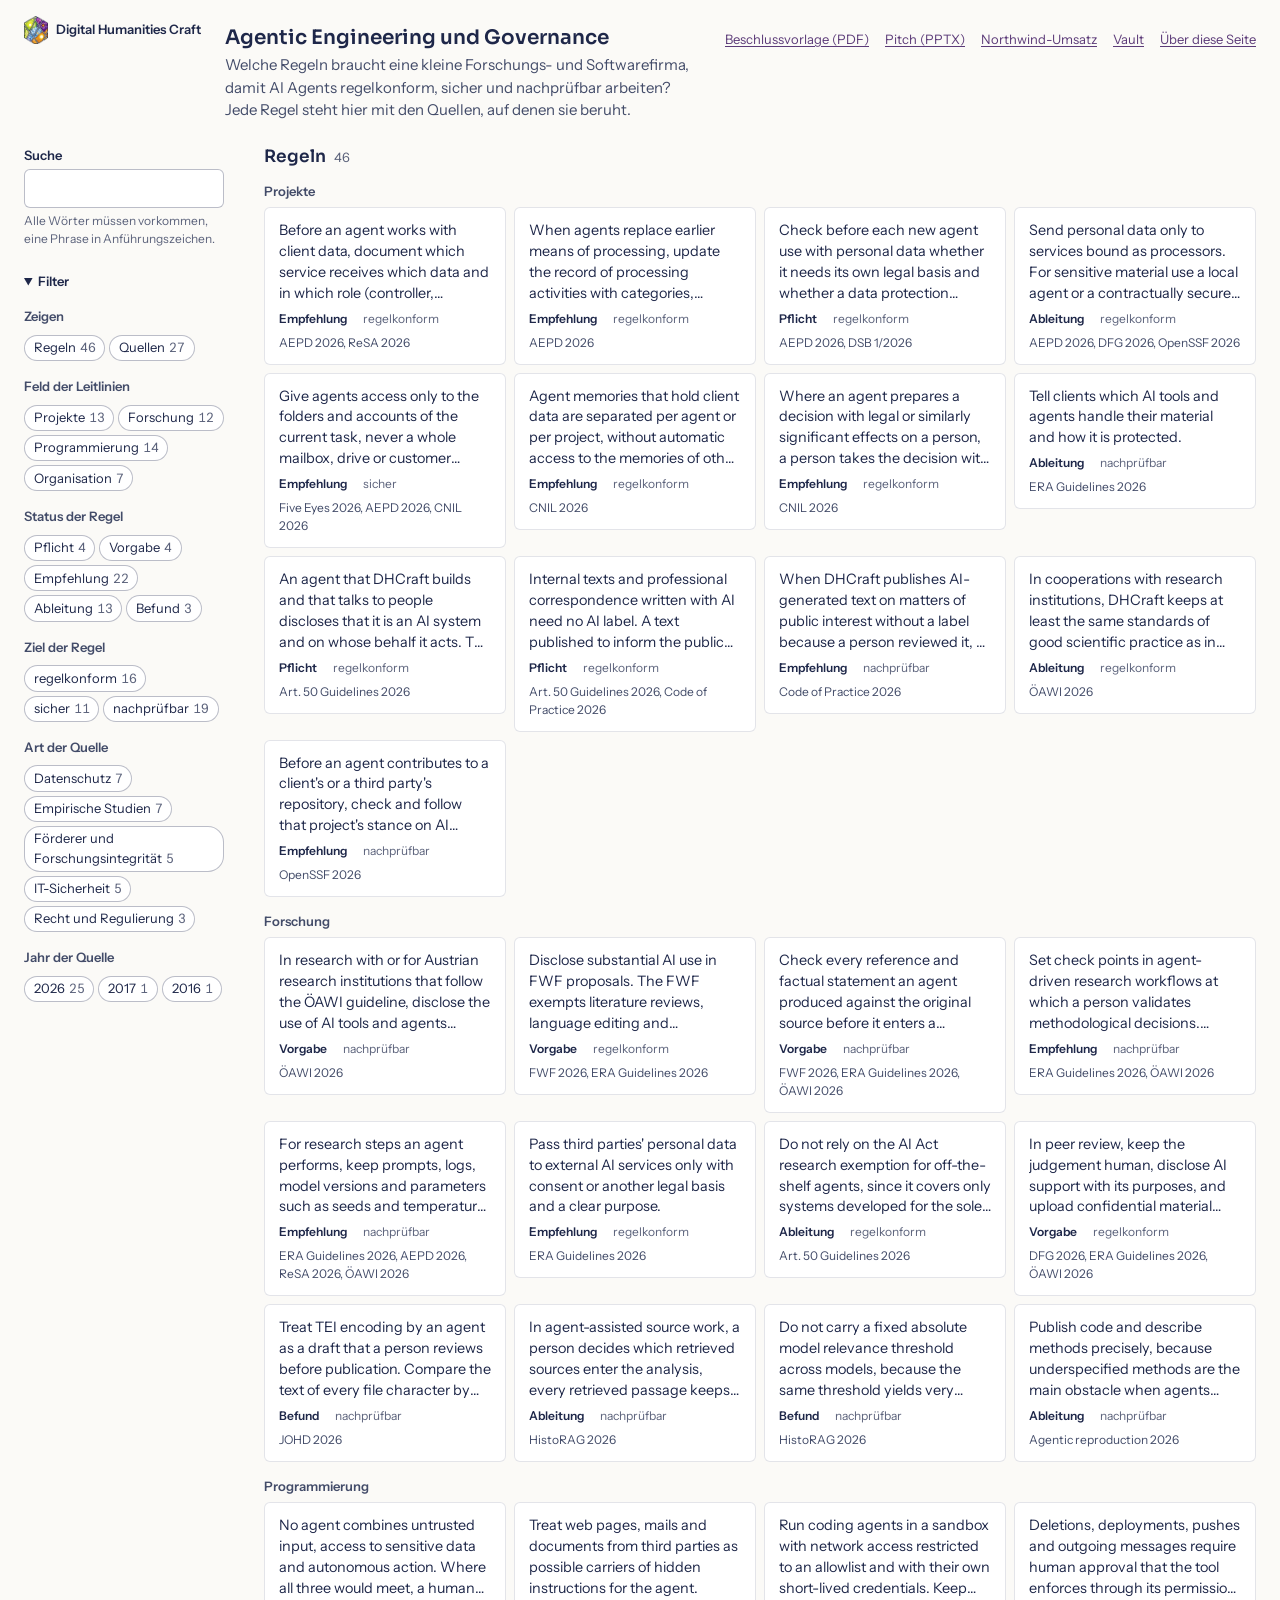
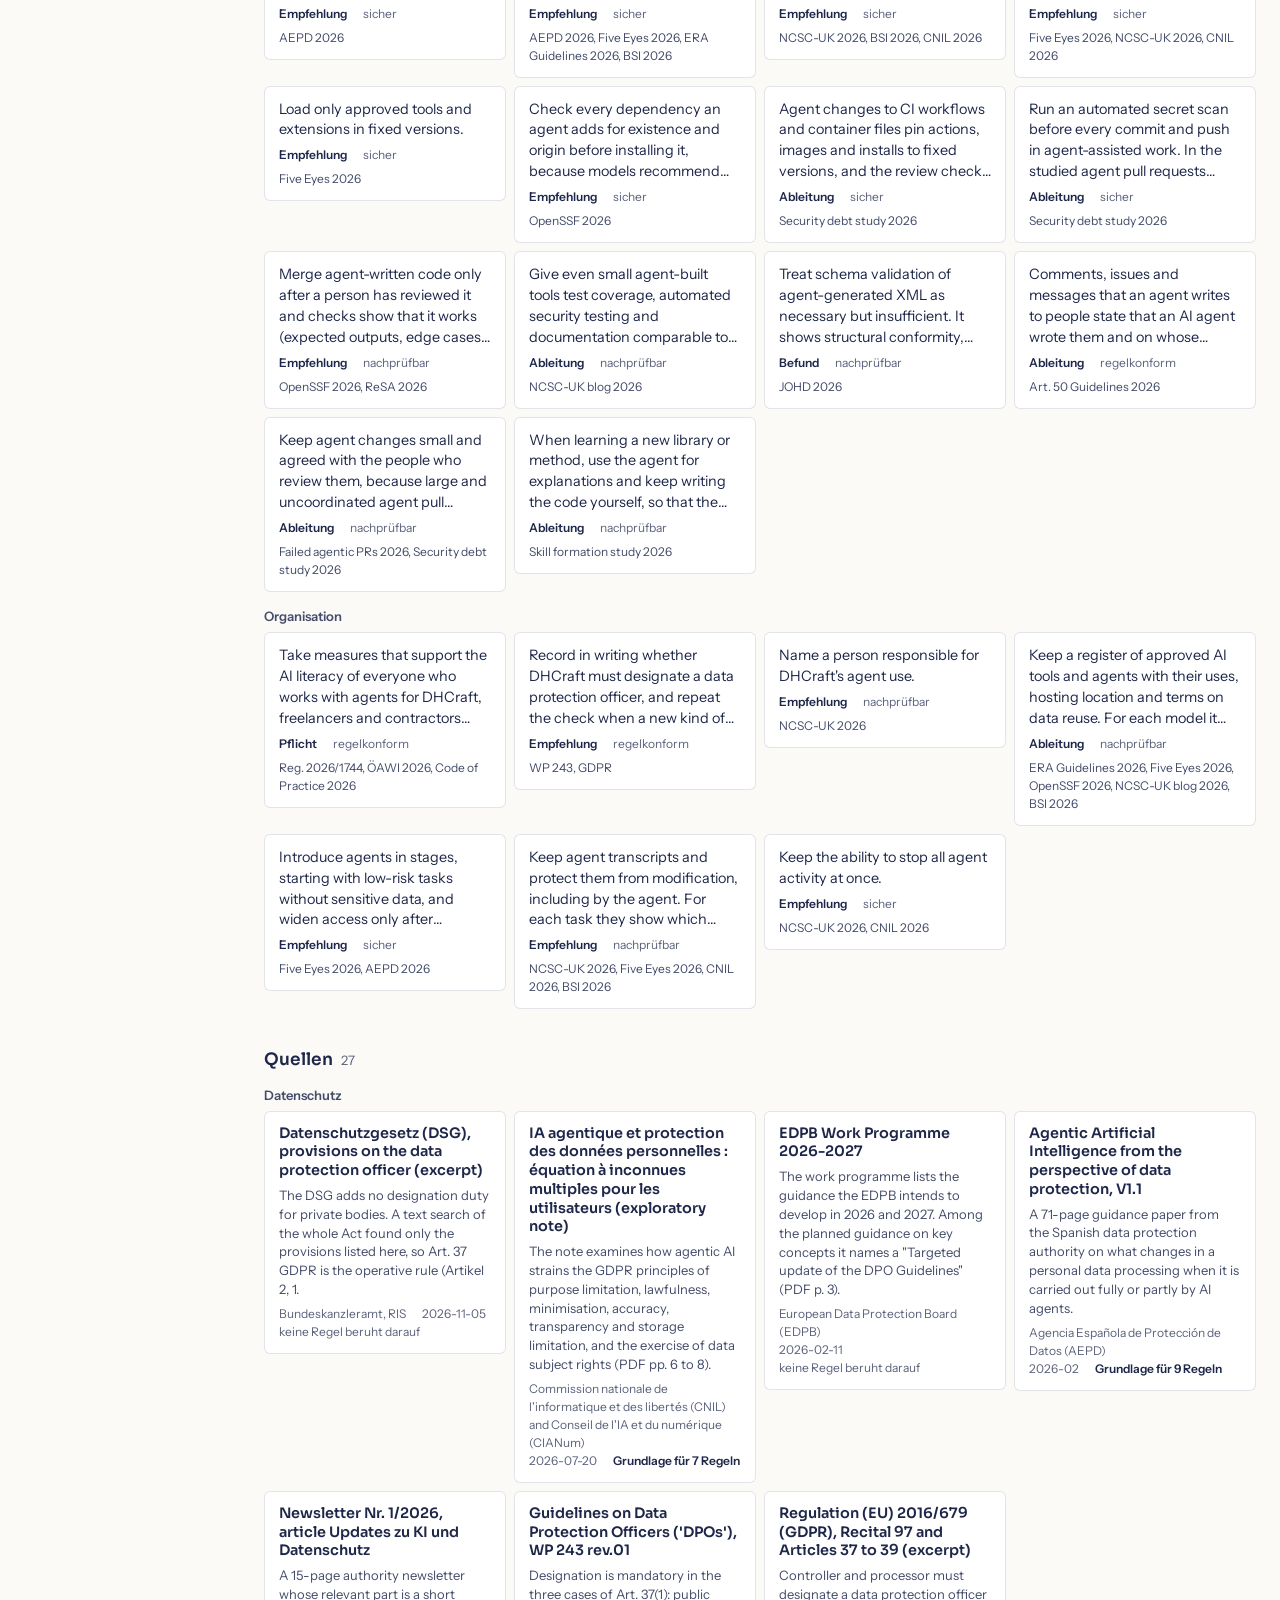
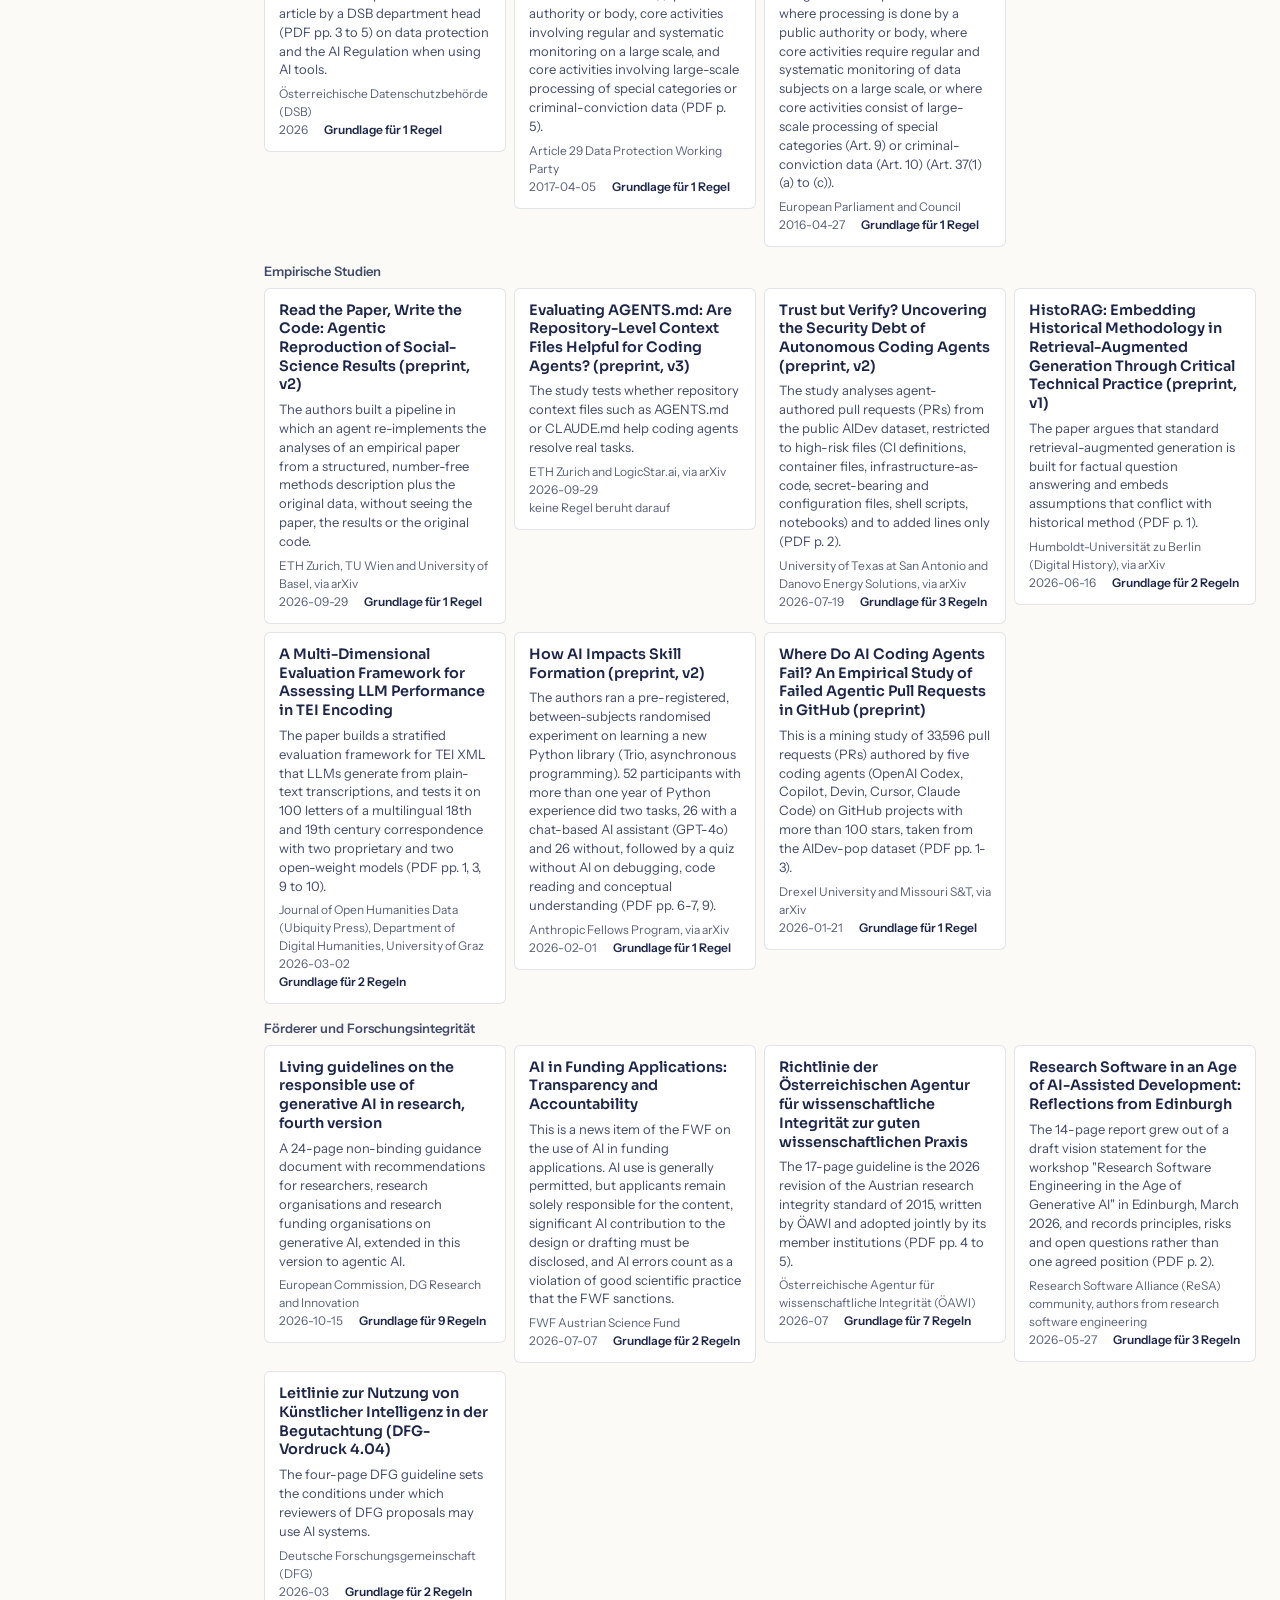
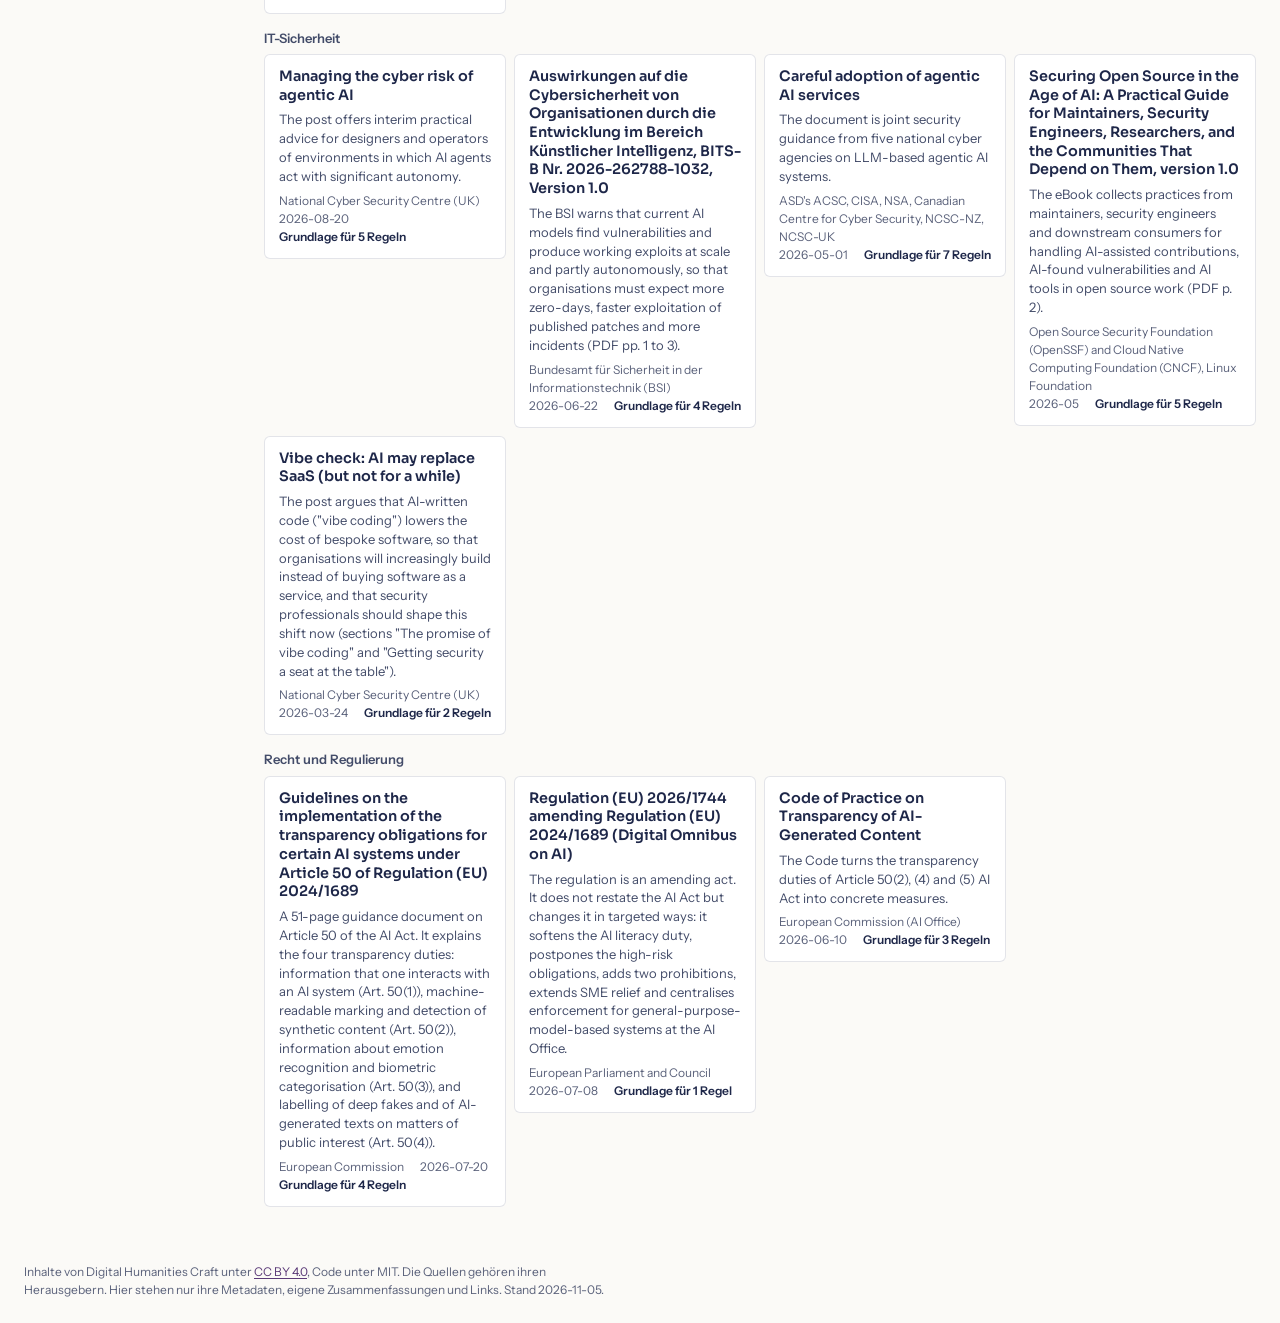
==== commit 94811c63: "Make the card workspace the start page with a link bar, move the overview to ueber.html, forward lei" ====
--- a/index.html
+++ b/index.html
@@ -4,57 +4,70 @@
   <meta charset="utf-8">
   <meta name="viewport" content="width=device-width, initial-scale=1">
   <title>Agentic Engineering und Governance</title>
-  <meta name="description" content="Regeln für AI Agents bei Digital Humanities Craft, mit Quellen, Governance-Beschlussvorlage, Pitch und einer Übungsauswertung. Ergebnis eines Workshops.">
-  <link rel="icon" href="leitlinien/assets/dhcraft_logo_watercolor.png">
-  <link rel="stylesheet" href="start.css">
+  <meta name="description" content="Regeln für AI Agents in einer kleinen Forschungs- und Softwarefirma, jede mit ihren Quellen. Eine Arbeitsfläche von Digital Humanities Craft.">
+  <link rel="icon" href="assets/dhcraft_logo_watercolor.png">
+  <link rel="stylesheet" href="style.css">
 </head>
 <body>
+  <a class="skip" href="#main">Zum Inhalt springen</a>
+
   <header class="top">
     <a class="brand" href="https://dhcraft.org" rel="noopener">
-      <img src="leitlinien/assets/dhcraft_logo_watercolor.png" alt="" width="28" height="32">
+      <img src="assets/dhcraft_logo_watercolor.png" alt="" width="24" height="28">
       <span>Digital Humanities Craft</span>
     </a>
+    <div class="title">
+      <h1>Agentic Engineering und Governance</h1>
+      <p>Welche Regeln braucht eine kleine Forschungs- und Softwarefirma, damit AI Agents regelkonform, sicher und nachprüfbar arbeiten? Jede Regel steht hier mit den Quellen, auf denen sie beruht.</p>
+    </div>
+    <nav class="links" id="links" aria-label="Weitere Seiten" hidden></nav>
   </header>
 
-  <main>
-    <section class="intro">
-      <h1>Agentic Engineering und Governance</h1>
-      <p>Welche Regeln braucht eine kleine Forschungs- und Softwarefirma in Graz, damit AI Agents regelkonform, sicher und nachprüfbar arbeiten? Diese Seite zeigt, was in einem Workshop am 5. November 2026 aus einer quellengestützten Wissensbasis entstanden ist. Jede Regel nennt ihre Quellen mit der Seite, auf der sie stehen. Die Quellen stammen aus dem Jahr 2026, ergänzt um wenige ältere Rechtstexte und Leitlinien zum Datenschutz.</p>
-    </section>
+  <div class="workspace" id="workspace">
+    <aside class="controls" aria-label="Suche und Filter">
+      <form class="search" role="search" id="search-form">
+        <label for="q">Suche</label>
+        <input type="search" id="q" autocomplete="off" spellcheck="false" aria-describedby="q-hint">
+        <p class="hint" id="q-hint"></p>
+      </form>
 
-    <figure class="result">
-      <img src="material/endergebnis_wissensbasis.png" alt="Sechs Ansichten des Ergebnisses: Dashboard mit Karten, Lesebereich mit Originalseite, öffentliche Arbeitsfläche, Umsatzauswertung, Governance als PDF und Pitch" width="1920" height="1080">
-      <figcaption>Das Ergebnis in sechs Ansichten. Das interne Dashboard mit Volltexten, Notizen und Projekten bleibt lokal, die öffentliche Arbeitsfläche nutzt dieselbe Oberfläche ohne sie.</figcaption>
-    </figure>
+      <details class="filters" id="filters" open>
+        <summary>Filter<span class="n" id="filter-count"></span></summary>
+        <div class="filter" id="f-kind" role="group" aria-labelledby="l-kind"><p id="l-kind">Zeigen</p></div>
+        <div class="filter" id="f-set" role="group" aria-labelledby="l-set"><p id="l-set">Regelwerk</p></div>
+        <div class="filter" id="f-field" role="group" aria-labelledby="l-field"><p id="l-field">Feld der Leitlinien</p></div>
+        <div class="filter" id="f-status" role="group" aria-labelledby="l-status"><p id="l-status">Status der Regel</p></div>
+        <div class="filter" id="f-goal" role="group" aria-labelledby="l-goal"><p id="l-goal">Ziel der Regel</p></div>
+        <div class="filter" id="f-cat" role="group" aria-labelledby="l-cat"><p id="l-cat">Art der Quelle</p></div>
+        <div class="filter" id="f-year" role="group" aria-labelledby="l-year"><p id="l-year">Jahr der Quelle</p></div>
+        <button type="button" class="text-button reset" id="reset" hidden>Alle Filter zurücksetzen</button>
+      </details>
 
-    <ul class="entries">
-      <li>
-        <h2><a href="leitlinien/">Leitlinien und Quellen als Karten</a></h2>
-        <p>Die Regeln für Projekte, Forschung, Programmierung und Organisation, jede mit Status, Ziel und Belegstellen, und die Quellen mit einer eigenen Zusammenfassung. Suche und Filter laufen im Browser.</p>
-      </li>
-      <li>
-        <h2><a href="material/DHCraft_Governance_AI_Agents_Beschlussvorlage_v1.0.pdf">Governance als Beschlussvorlage 1.0</a></h2>
-        <p>Das PDF für die Eigentümer: Rollen, Regeln und Festlegungen, jede Regel mit ihrer Quelle. PDF, zehn Seiten.</p>
-      </li>
-      <li>
-        <h2><a href="material/DHCraft_Pitch_Regeln_fuer_AI_Agents.pptx">Pitch für die Eigentümer</a></h2>
-        <p>Fünf Folien aus der abgenommenen Gliederung, mit Quellenzeile und Sprechernotizen. PowerPoint-Datei, dazu eine <a href="material/pitch-folien.jpg">Vorschau aller Folien</a>.</p>
-      </li>
-      <li>
-        <h2><a href="northwind/">Umsatzauswertung einer Übungsanfrage</a></h2>
-        <p>Eine fiktive Kundenanfrage mit der Beispieldatenbank Northwind von Microsoft. Die Seite zeigt nur Summen nach Monat, Land, Kategorie und Produkt, ohne Kunden- oder Personaldaten.</p>
-      </li>
-      <li>
-        <h2><a href="https://github.com/DigitalHumanitiesCraft/agentic-governance-vault">Der Vault zum Mitnehmen</a></h2>
-        <p>Der ganze Obsidian-Vault mit Wissensbasis, Zusammenfassungen der Quellen, Governance-Entwurf, Notizen, Protokollen, Projekten, Skripten und Skills. Die Originale der Quellen sind nicht enthalten und bei ihren Herausgebern verlinkt.</p>
-      </li>
-    </ul>
+      <details class="about" id="about">
+        <summary>Was zeigt diese Arbeitsfläche?</summary>
+        <p>Sie zeigt die Leitlinien, die Digital Humanities Craft für den Einsatz von AI Agents aus Quellen des Jahres 2026 abgeleitet hat, ergänzt um wenige ältere Rechtstexte. Jede Regel nennt ihren Status, ihr Ziel und die Quellen mit Seite. Wer eine Karte wählt, sieht die verbundenen Karten hervorgehoben.</p>
+        <p data-scope="public" hidden>Die Quellen erscheinen mit einer eigenen Zusammenfassung und einem Link zum Original beim Herausgeber. Die Originale selbst liegen nicht auf dieser Seite.</p>
+        <p data-scope="internal" hidden>Diese lokale Fassung enthält zusätzlich den Governance-Entwurf, die Wissensdokumente, Notizen, Protokolle und den Volltext jeder Quelle. Sie ist nicht zur Veröffentlichung bestimmt.</p>
+        <p>Die Seite lädt keine externen Dienste nach, setzt keine Cookies und speichert nichts. Suche und Filter laufen im Browser.</p>
+        <dl class="glossary" id="glossary"></dl>
+      </details>
+    </aside>
 
-    <section class="notes">
-      <h2>Herkunft und Grenzen</h2>
-      <p>Die Quellen gehören ihren Herausgebern und sind hier nur verlinkt, ihre Volltexte sind nicht Teil dieser Seite. Die Regeln sind ein Arbeitsstand einer Organisation und keine Rechtsberatung. Die Northwind-Daten sind Beispieldaten von Microsoft unter der <a href="northwind/LICENSE-northwind.txt">MIT License</a>.</p>
-      <p>Texte und Daten von Digital Humanities Craft stehen unter CC BY 4.0, der Code unter MIT, siehe <a href="https://github.com/DigitalHumanitiesCraft/agentic-governance-workspace">Repository</a>.</p>
-    </section>
-  </main>
+    <main class="main" id="main" tabindex="-1">
+      <p class="visually-hidden" id="status" aria-live="polite"></p>
+      <div class="board" id="board"></div>
+      <article class="reader" id="reader" aria-labelledby="reader-title" hidden></article>
+    </main>
+
+    <aside class="panel" id="panel" aria-labelledby="panel-title" hidden></aside>
+  </div>
+
+  <footer class="foot">
+    <p data-scope="public" hidden>Inhalte von Digital Humanities Craft unter <a href="https://creativecommons.org/licenses/by/4.0/deed.de" rel="noopener">CC BY 4.0</a>, Code unter MIT. Die Quellen gehören ihren Herausgebern. Hier stehen nur ihre Metadaten, eigene Zusammenfassungen und Links. Stand <span class="stand"></span>.</p>
+    <p data-scope="internal" hidden>Lokale Arbeitsfassung mit Volltexten der Quellen, nicht zur Veröffentlichung. Stand <span class="stand"></span>.</p>
+  </footer>
+
+  <script src="data.js"></script>
+  <script src="app.js"></script>
 </body>
 </html>
--- a/style.css
+++ b/style.css
@@ -0,0 +1,322 @@
+@layer reset, base, tokens, layout, components;
+
+@font-face { font-family: "Instrument Sans"; src: url("assets/fonts/instrument-sans-latin-400-normal.woff2") format("woff2"); font-weight: 400; font-display: swap; }
+@font-face { font-family: "Instrument Sans"; src: url("assets/fonts/instrument-sans-latin-600-normal.woff2") format("woff2"); font-weight: 600; font-display: swap; }
+@font-face { font-family: "Sora"; src: url("assets/fonts/sora-latin-600-normal.woff2") format("woff2"); font-weight: 600; font-display: swap; }
+
+@layer tokens {
+  /* DHCraft house palette in OKLCH, taken from the second-brain-vault site:
+     paper ground, navy ink, purple accent for interaction only. */
+  :root {
+    color-scheme: light;
+    --ground: oklch(98.6% 0.005 95);
+    --surface: oklch(100% 0 0);
+    --edge: oklch(28.3% 0.064 271 / 0.12);
+    --edge-hi: oklch(28.3% 0.064 271 / 0.3);
+    --ink: oklch(28.3% 0.064 271);
+    --ink-soft: oklch(42% 0.05 271);
+    --ink-faint: oklch(50% 0.04 271);
+    --accent: oklch(53.1% 0.14 315);
+    --accent-hi: oklch(41.6% 0.105 307);
+    --accent-wash: oklch(96% 0.02 315);
+    --linked: oklch(96.5% 0.025 255);
+    --linked-edge: oklch(57.4% 0.11 255);
+    --linked-ink: oklch(45% 0.11 255);
+    --target: oklch(95.5% 0.03 255);
+    --mark: oklch(93% 0.07 95);
+    --mark-current: oklch(86% 0.12 85);
+
+    --font: "Instrument Sans", system-ui, sans-serif;
+    --display: "Sora", "Instrument Sans", system-ui, sans-serif;
+    --tiny: 0.75rem;
+    --small: 0.8125rem;
+    --space-1: 0.25rem;
+    --space-2: 0.5rem;
+    --space-3: 1rem;
+    --space-4: 1.5rem;
+    --space-5: 2.5rem;
+    --radius: 6px;
+    --measure: 75ch;
+  }
+}
+
+@layer reset {
+  *, *::before, *::after { box-sizing: border-box; }
+  body, h1, h2, h3, h4, h5, h6, p, ul, ol, dl, dd { margin: 0; }
+  input, button { font: inherit; color: inherit; }
+}
+
+@layer base {
+  body {
+    background: var(--ground);
+    color: var(--ink);
+    font-family: var(--font);
+    font-size: 1rem;
+    line-height: 1.5;
+  }
+  a { color: var(--accent-hi); text-underline-offset: 0.15em; }
+  :focus-visible { outline: 2px solid var(--accent); outline-offset: 2px; }
+  /* Targets of programmatic focus only (titles, main); Tab never stops there. */
+  [tabindex="-1"]:focus { outline: none; }
+  mark { background: var(--mark); color: inherit; }
+  mark.current { background: var(--mark-current); }
+  h1, h2, h3 { font-family: var(--display); font-weight: 600; line-height: 1.25; }
+  .skip { position: absolute; inset-inline-start: var(--space-3); inset-block-start: -3rem; background: var(--surface); padding: var(--space-2); z-index: 10; }
+  .skip:focus { inset-block-start: var(--space-2); }
+  .visually-hidden {
+    position: absolute;
+    inline-size: 1px;
+    block-size: 1px;
+    overflow: hidden;
+    clip-path: inset(50%);
+    white-space: nowrap;
+  }
+  [hidden] { display: none !important; }
+  @media (prefers-reduced-motion: no-preference) {
+    .card, .chip { transition: border-color 120ms, background-color 120ms; }
+  }
+}
+
+@layer layout {
+  .top {
+    display: flex;
+    flex-wrap: wrap;
+    gap: var(--space-2) var(--space-4);
+    align-items: baseline;
+    padding: var(--space-3) var(--space-4) var(--space-2);
+  }
+  .workspace {
+    display: grid;
+    grid-template-columns: 15rem minmax(0, 1fr);
+    align-items: start;
+  }
+  /* With a selection the panel joins as a third column. */
+  .workspace.selecting { grid-template-columns: 15rem minmax(0, 1fr) minmax(22rem, 28rem); }
+  .controls {
+    position: sticky;
+    inset-block-start: 0;
+    max-block-size: 100dvh;
+    overflow-y: auto;
+    padding: var(--space-3) var(--space-3) var(--space-4) var(--space-4);
+  }
+  .main { padding: var(--space-3) var(--space-4) var(--space-5); min-inline-size: 0; }
+  .panel {
+    position: sticky;
+    inset-block-start: 0;
+    max-block-size: 100dvh;
+    overflow-y: auto;
+    padding: var(--space-3) var(--space-4) var(--space-5);
+    background: var(--surface);
+    box-shadow: -1px 0 0 var(--edge);
+    overflow-wrap: anywhere;
+  }
+  .foot { padding: var(--space-3) var(--space-4) var(--space-4); color: var(--ink-faint); font-size: var(--tiny); }
+  .foot p { max-inline-size: var(--measure); }
+
+  /* While a text is open, the filters have nothing to act on. */
+  .reading :is(.filters, .about) { display: none; }
+
+  /* Medium: the panel lies over the board's right side. */
+  @media (max-width: 72rem) {
+    .workspace.selecting { grid-template-columns: 15rem minmax(0, 1fr); }
+    .panel {
+      position: fixed;
+      inset-block: 0;
+      inset-inline-end: 0;
+      inline-size: min(100%, 30rem);
+      max-block-size: none;
+      z-index: 5;
+      box-shadow: -1px 0 0 var(--edge-hi), -8px 0 24px oklch(28.3% 0.064 271 / 0.08);
+    }
+  }
+  /* Narrow: one column; the panel covers the screen. */
+  @media (max-width: 48rem) {
+    .top { padding-inline: var(--space-3); }
+    .workspace, .workspace.selecting { display: block; }
+    .controls { position: static; max-block-size: none; padding: var(--space-2) var(--space-3); }
+    .main { padding: var(--space-3) var(--space-3) var(--space-5); }
+    .panel { inline-size: 100%; padding-inline: var(--space-3); }
+    .foot { padding-inline: var(--space-3); }
+    .about { margin-block-start: var(--space-3); }
+  }
+}
+
+@layer components {
+  /* Head */
+  .brand { display: flex; gap: var(--space-2); align-items: center; color: var(--ink); text-decoration: none; font-weight: 600; font-size: var(--small); }
+  /* Scoped to the header: cards have a .title of their own. */
+  .top .title { flex: 1 1 28rem; max-inline-size: 62rem; }
+  .top .title h1 { font-size: 1.25rem; }
+  .top .title p { color: var(--ink-soft); font-size: 0.9375rem; margin-block-start: var(--space-1); max-inline-size: var(--measure); }
+  .links { display: flex; flex-wrap: wrap; gap: var(--space-3); font-size: var(--small); }
+
+  /* Controls */
+  .search label, .filter p { display: block; font-size: var(--small); font-weight: 600; margin-block-end: var(--space-1); }
+  .search input {
+    inline-size: 100%;
+    padding: 0.4rem var(--space-2);
+    border: 1px solid var(--edge-hi);
+    border-radius: var(--radius);
+    background: var(--surface);
+  }
+  .hint { color: var(--ink-faint); font-size: var(--tiny); margin-block-start: var(--space-1); }
+  .hint .on-reader, .reading .hint .on-board { display: none; }
+  .reading .hint .on-reader { display: inline; }
+  .filters > summary { display: list-item; cursor: pointer; font-size: var(--small); font-weight: 600; margin-block-start: var(--space-4); }
+  .filters > summary .n { font-weight: 400; color: var(--ink-faint); margin-inline-start: 0.5em; }
+  .filter { margin-block-start: var(--space-3); display: flex; flex-wrap: wrap; gap: var(--space-1); }
+  .filter p { flex-basis: 100%; color: var(--ink-soft); }
+  .chip {
+    padding: 0.15rem 0.55rem;
+    min-block-size: 1.625rem;
+    border: 1px solid var(--edge-hi);
+    border-radius: 1rem;
+    background: var(--surface);
+    font-size: var(--small);
+    text-align: start;
+    cursor: pointer;
+  }
+  .chip:hover { border-color: var(--accent); }
+  .chip[aria-pressed="true"] { background: var(--accent-wash); border-color: var(--accent); color: var(--accent-hi); font-weight: 600; }
+  .chip .n { color: var(--ink-faint); font-weight: 400; margin-inline-start: 0.3em; font-variant-numeric: tabular-nums; }
+  .chip.none:not([aria-pressed="true"]) { color: var(--ink-faint); border-color: var(--edge); }
+  .chip[aria-disabled="true"] { cursor: default; }
+  .chip[aria-disabled="true"]:hover { border-color: var(--edge); }
+  .text-button { border: 0; padding: 0; background: none; color: var(--accent-hi); text-decoration: underline; text-underline-offset: 0.15em; cursor: pointer; font-size: var(--small); }
+  .reset { margin-block-start: var(--space-3); }
+  .about { margin-block-start: var(--space-5); font-size: 0.875rem; color: var(--ink-soft); }
+  .about summary { cursor: pointer; font-weight: 600; color: var(--ink); font-size: var(--small); }
+  .about p, .about dl { margin-block-start: var(--space-2); }
+  .glossary dt { font-weight: 600; color: var(--ink); margin-block-start: var(--space-2); }
+
+  /* Board */
+  .group + .group { margin-block-start: var(--space-5); }
+  .group > h2 { font-size: 1.0625rem; margin-block-end: var(--space-2); }
+  .group h2 .n { font-family: var(--font); font-size: var(--small); font-weight: 400; color: var(--ink-faint); margin-inline-start: 0.6em; }
+  .group :is(h3, h4) { font-family: var(--font); font-size: var(--small); font-weight: 600; color: var(--ink-soft); margin-block: var(--space-3) var(--space-2); }
+  .group h3.doc-head { font-family: var(--display); font-size: 0.9375rem; color: var(--ink); margin-block-start: var(--space-4); }
+  .group h2 + h3.doc-head { margin-block-start: var(--space-2); }
+  /* Cards keep their own height, so short cards leave no empty space. */
+  .grid { display: grid; grid-template-columns: repeat(auto-fill, minmax(min(100%, 15rem), 1fr)); gap: var(--space-2); align-items: start; }
+  .empty { color: var(--ink-faint); font-size: 0.875rem; }
+
+  .card {
+    position: relative;
+    display: flex;
+    flex-direction: column;
+    gap: 0.375rem;
+    padding: 0.75rem 0.875rem;
+    background: var(--surface);
+    border: 1px solid var(--edge);
+    border-radius: var(--radius);
+    overflow-wrap: anywhere;
+  }
+  .card:hover { border-color: var(--edge-hi); }
+  .card.selected { border-color: var(--accent); box-shadow: inset 0 0 0 1px var(--accent); }
+  .card.linked { background: var(--linked); border-color: var(--linked-edge); }
+  .card-link { color: var(--ink); text-decoration: none; }
+  /* The whole card answers a click; snippet links lie above this layer. */
+  .card-link::after { content: ""; position: absolute; inset: 0; border-radius: inherit; }
+  .card:hover .card-link { text-decoration: underline; text-decoration-color: var(--edge-hi); }
+  .card .link-note { font-size: var(--tiny); font-weight: 600; color: var(--linked-ink); }
+  .card .title { font-family: var(--display); font-size: 0.9rem; font-weight: 600; line-height: 1.3; }
+  .card .text { font-size: 0.9rem; line-height: 1.45; }
+  .card.clamped .text { display: -webkit-box; -webkit-box-orient: vertical; -webkit-line-clamp: 4; overflow: hidden; }
+  .card .abstract { font-size: 0.8125rem; color: var(--ink-soft); line-height: 1.45; }
+  .meta { display: flex; flex-wrap: wrap; gap: 0 var(--space-3); font-size: var(--tiny); color: var(--ink-faint); }
+  .meta .strong { color: var(--ink); font-weight: 600; }
+  .card .basis { font-size: var(--tiny); color: var(--ink-soft); }
+  .snippet {
+    position: relative;
+    z-index: 1;
+    display: block;
+    font-size: var(--small);
+    line-height: 1.45;
+    color: var(--ink-soft);
+    text-decoration: none;
+  }
+  .snippet:hover { color: var(--ink); text-decoration: underline; text-decoration-color: var(--edge-hi); }
+  .snippet .where { color: var(--accent-hi); font-weight: 600; margin-inline-end: var(--space-2); }
+
+  /* Panel */
+  .panel-head { display: flex; gap: var(--space-3); align-items: baseline; justify-content: space-between; }
+  .panel .kind { font-size: var(--small); color: var(--ink-faint); }
+  .close { flex: none; border: 1px solid var(--edge-hi); border-radius: var(--radius); background: var(--surface); padding: 0.15rem 0.6rem; cursor: pointer; font-size: var(--small); }
+  .close:hover { border-color: var(--accent); }
+  .panel h2 { font-size: 1.125rem; margin-block: var(--space-2) var(--space-3); }
+  .panel h3 { font-size: 0.875rem; margin-block: var(--space-4) var(--space-2); }
+  .facts { display: grid; grid-template-columns: max-content minmax(0, 1fr); gap: var(--space-1) var(--space-3); font-size: 0.875rem; }
+  .facts dt { color: var(--ink-faint); }
+  /* A date note may hold a long unbroken token. */
+  .facts dd { min-inline-size: 0; overflow-wrap: anywhere; }
+  .facts .def { display: block; color: var(--ink-faint); font-size: var(--small); }
+  .actions { display: flex; flex-wrap: wrap; gap: var(--space-1) var(--space-4); margin-block-start: var(--space-3); font-weight: 600; font-size: 0.875rem; }
+  .items { list-style: none; padding: 0; font-size: 0.875rem; }
+  .items li + li { margin-block-start: var(--space-2); }
+  .items > li > a { color: var(--ink); text-decoration: none; }
+  .items > li > a:hover { text-decoration: underline; }
+  .items > li > a:hover { color: var(--accent-hi); text-decoration-color: currentColor; }
+  .items .meta { display: block; margin-block-start: 0.125rem; }
+  .items .meta a { color: var(--ink-faint); }
+  .fine { font-size: var(--tiny); color: var(--ink-faint); margin-block-start: var(--space-3); }
+
+  /* Rendered Markdown: summaries, documents, web sources */
+  .prose { line-height: 1.6; }
+  .prose :is(p, ul, ol, .table-wrap, pre) { margin-block-end: var(--space-3); }
+  .prose :is(h3, h4, h5, h6) { font-family: var(--display); font-size: 1rem; line-height: 1.3; margin-block: var(--space-4) var(--space-2); }
+  .prose :is(h5, h6) { font-family: var(--font); font-size: 0.9375rem; }
+  .prose :is(ul, ol) { padding-inline-start: 1.25rem; }
+  .prose li + li { margin-block-start: var(--space-1); }
+  .prose code { font-size: 0.9em; overflow-wrap: anywhere; }
+  /* Citations are evidence links: present, but quieter than the rule. */
+  .prose a[data-doc] { color: var(--ink-faint); text-decoration-color: var(--edge-hi); }
+  .prose a[data-doc]:hover { color: var(--accent-hi); text-decoration-color: currentColor; }
+  .prose .target, .page.target { background: var(--target); box-shadow: -0.5rem 0 0 var(--target); }
+  .table-wrap { overflow-x: auto; }
+  .prose table { border-collapse: collapse; font-size: 0.875rem; }
+  .prose :is(th, td) { text-align: start; vertical-align: top; padding: var(--space-1) var(--space-2); border-block-end: 1px solid var(--edge); }
+  .prose th { font-weight: 600; }
+  .summary { font-size: 0.875rem; line-height: 1.55; }
+  .summary :is(p, ul, ol, .table-wrap) { margin-block-end: var(--space-2); }
+  .summary :is(h3, h4, h5, h6) { font-family: var(--font); font-size: 0.875rem; font-weight: 600; margin-block: var(--space-3) var(--space-1); }
+
+  /* Reader */
+  .reader { max-inline-size: var(--measure); }
+  .reader-bar {
+    position: sticky;
+    inset-block-start: 0;
+    z-index: 2;
+    display: flex;
+    flex-wrap: wrap;
+    gap: var(--space-2) var(--space-4);
+    align-items: center;
+    padding-block: var(--space-2);
+    background: var(--ground);
+    font-size: var(--small);
+    color: var(--ink-faint);
+  }
+  .reader-bar .bar-group { display: flex; flex-wrap: wrap; gap: var(--space-2); align-items: center; }
+  .reader-bar input { inline-size: 4rem; padding: 0.1rem var(--space-1); border: 1px solid var(--edge-hi); border-radius: var(--radius); background: var(--surface); }
+  .reader-bar button:not(.text-button) { min-inline-size: 1.75rem; min-block-size: 1.75rem; border: 1px solid var(--edge-hi); border-radius: var(--radius); background: var(--surface); cursor: pointer; }
+  .reader-bar .end { margin-inline-start: auto; font-weight: 600; }
+  .reader > header { padding-block: var(--space-3) var(--space-2); }
+  .reader h2 { font-size: 1.375rem; margin-block: var(--space-1) var(--space-3); }
+  .reader .meta { font-size: var(--small); }
+  .reader > section { margin-block-start: var(--space-4); }
+  .reader > section > h3 { font-size: 1rem; margin-block-end: var(--space-2); }
+
+  .cited-box > summary { display: list-item; cursor: pointer; font-family: var(--display); font-weight: 600; margin-block-end: var(--space-2); }
+  .cited { list-style: none; padding: 0; font-size: 0.9375rem; }
+  .cited > li + li { margin-block-start: var(--space-3); }
+  .cited .rule { display: block; color: var(--ink); text-decoration: none; }
+  .cited .rule:hover { text-decoration: underline; text-decoration-color: var(--edge-hi); }
+  .cited .meta a { color: var(--ink-faint); }
+
+  [id^="c-"], [id^="h-"], .page, mark { scroll-margin-block-start: 4rem; }
+  /* A page break is a boundary the reader needs, so it keeps a hairline. */
+  .page { padding-block: var(--space-3); }
+  .page + .page { border-block-start: 1px solid var(--edge); }
+  .page-no { font-size: var(--small); font-weight: 600; color: var(--ink-faint); margin-block-end: var(--space-2); }
+  .page-text { font-size: 0.9375rem; line-height: 1.55; overflow-wrap: anywhere; }
+  .page-text + .page-text { margin-block-start: var(--space-2); }
+}
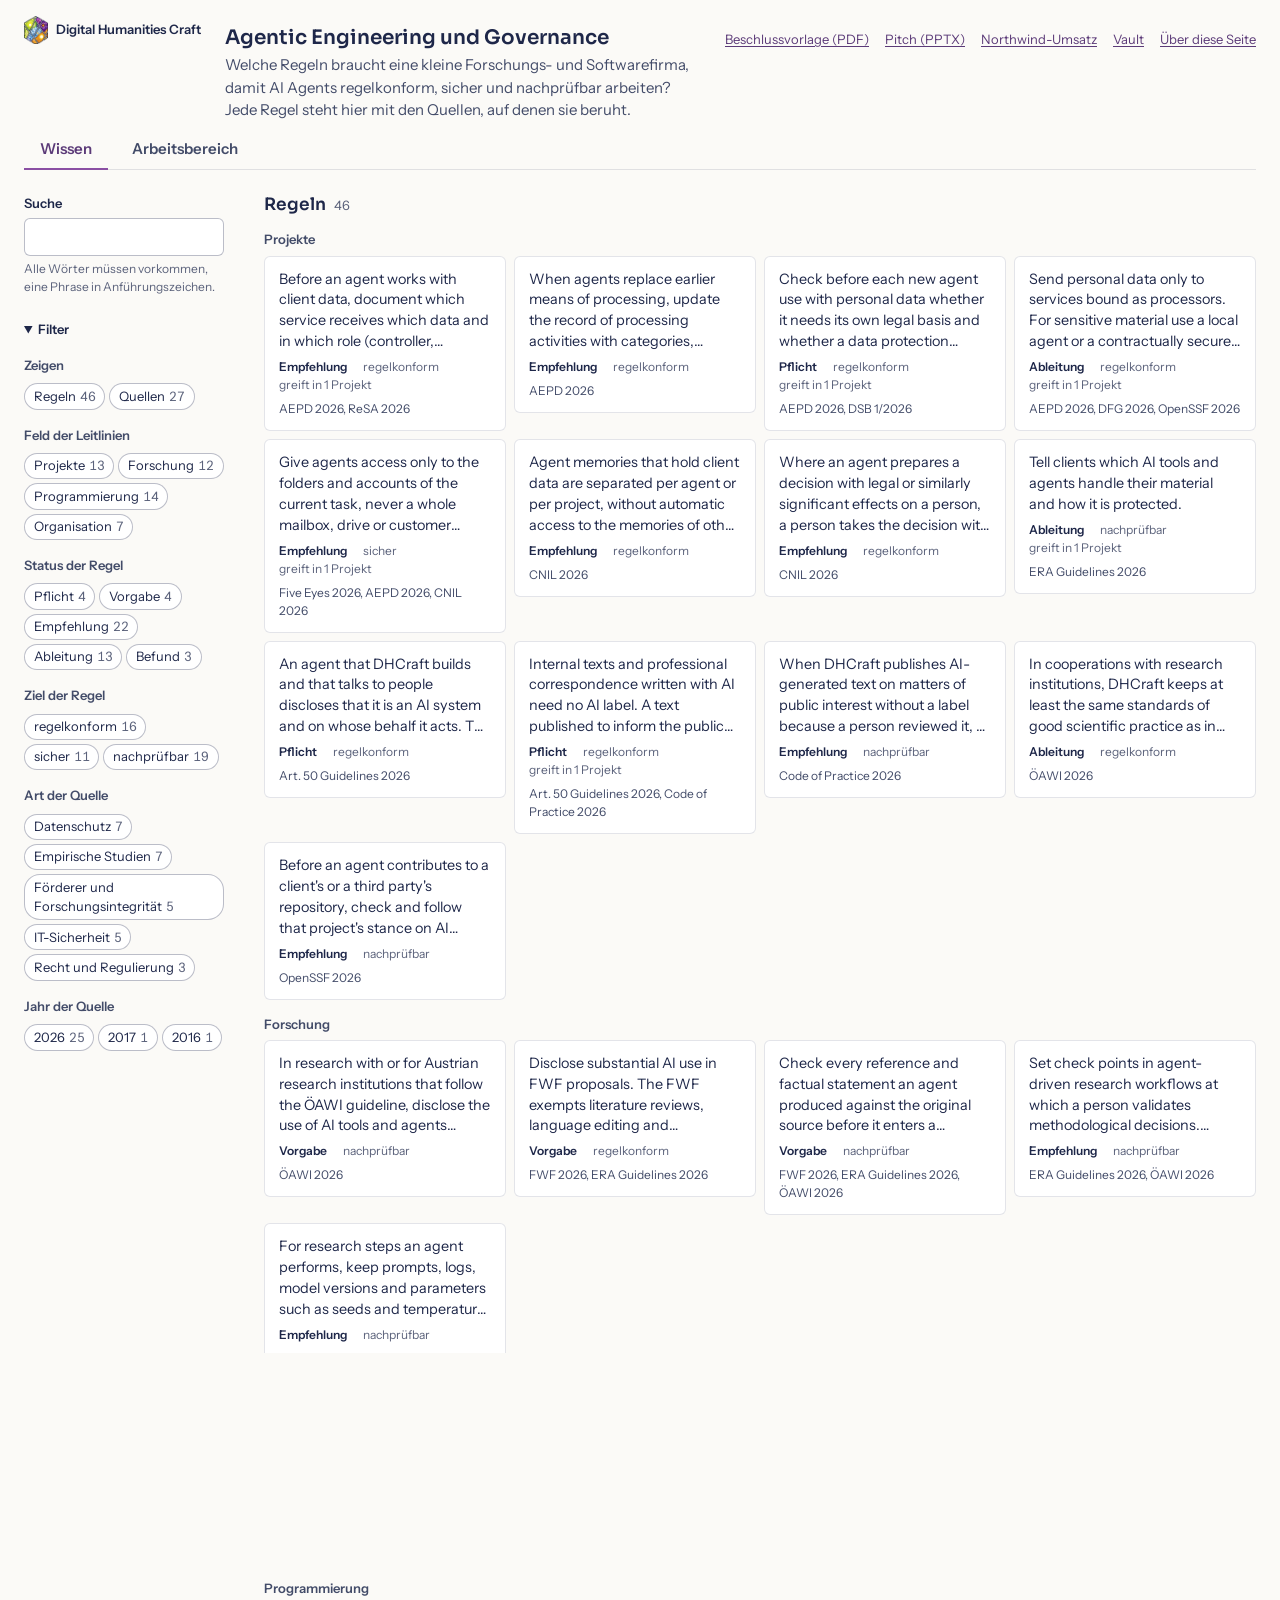
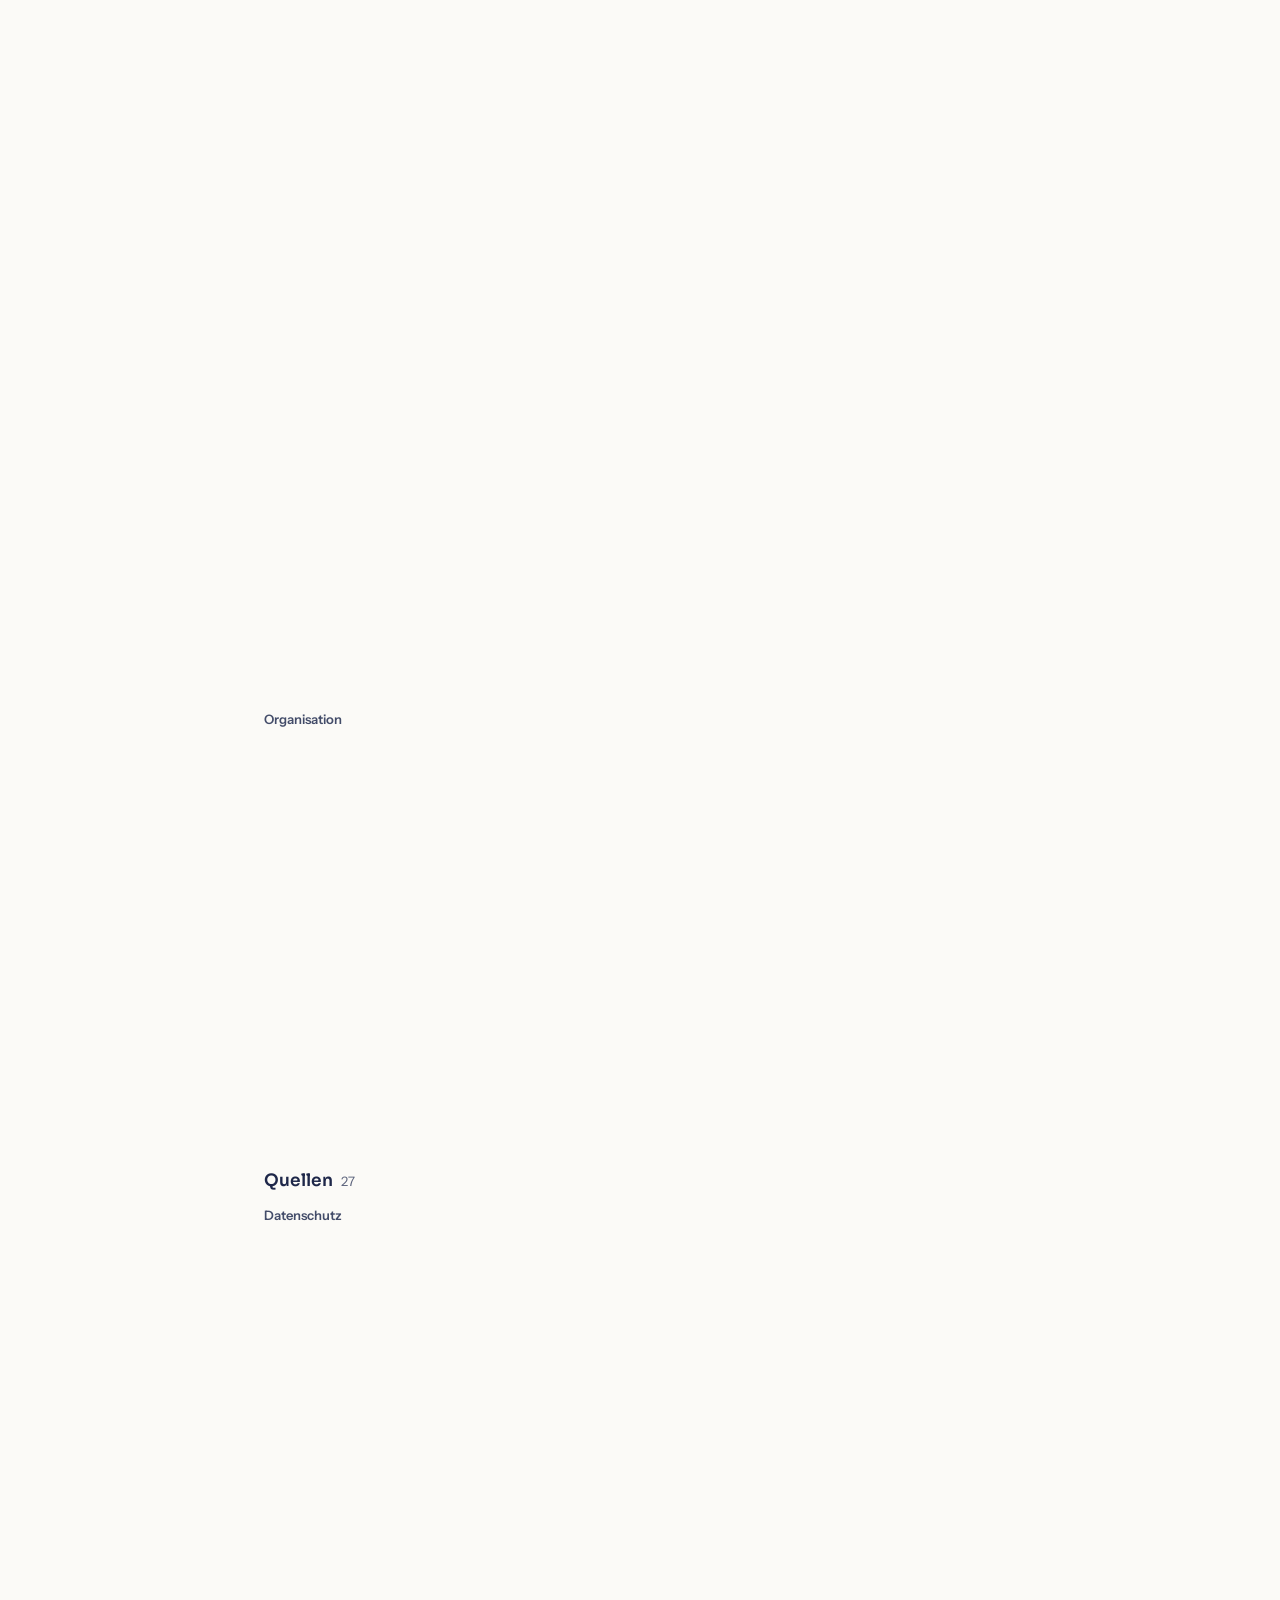
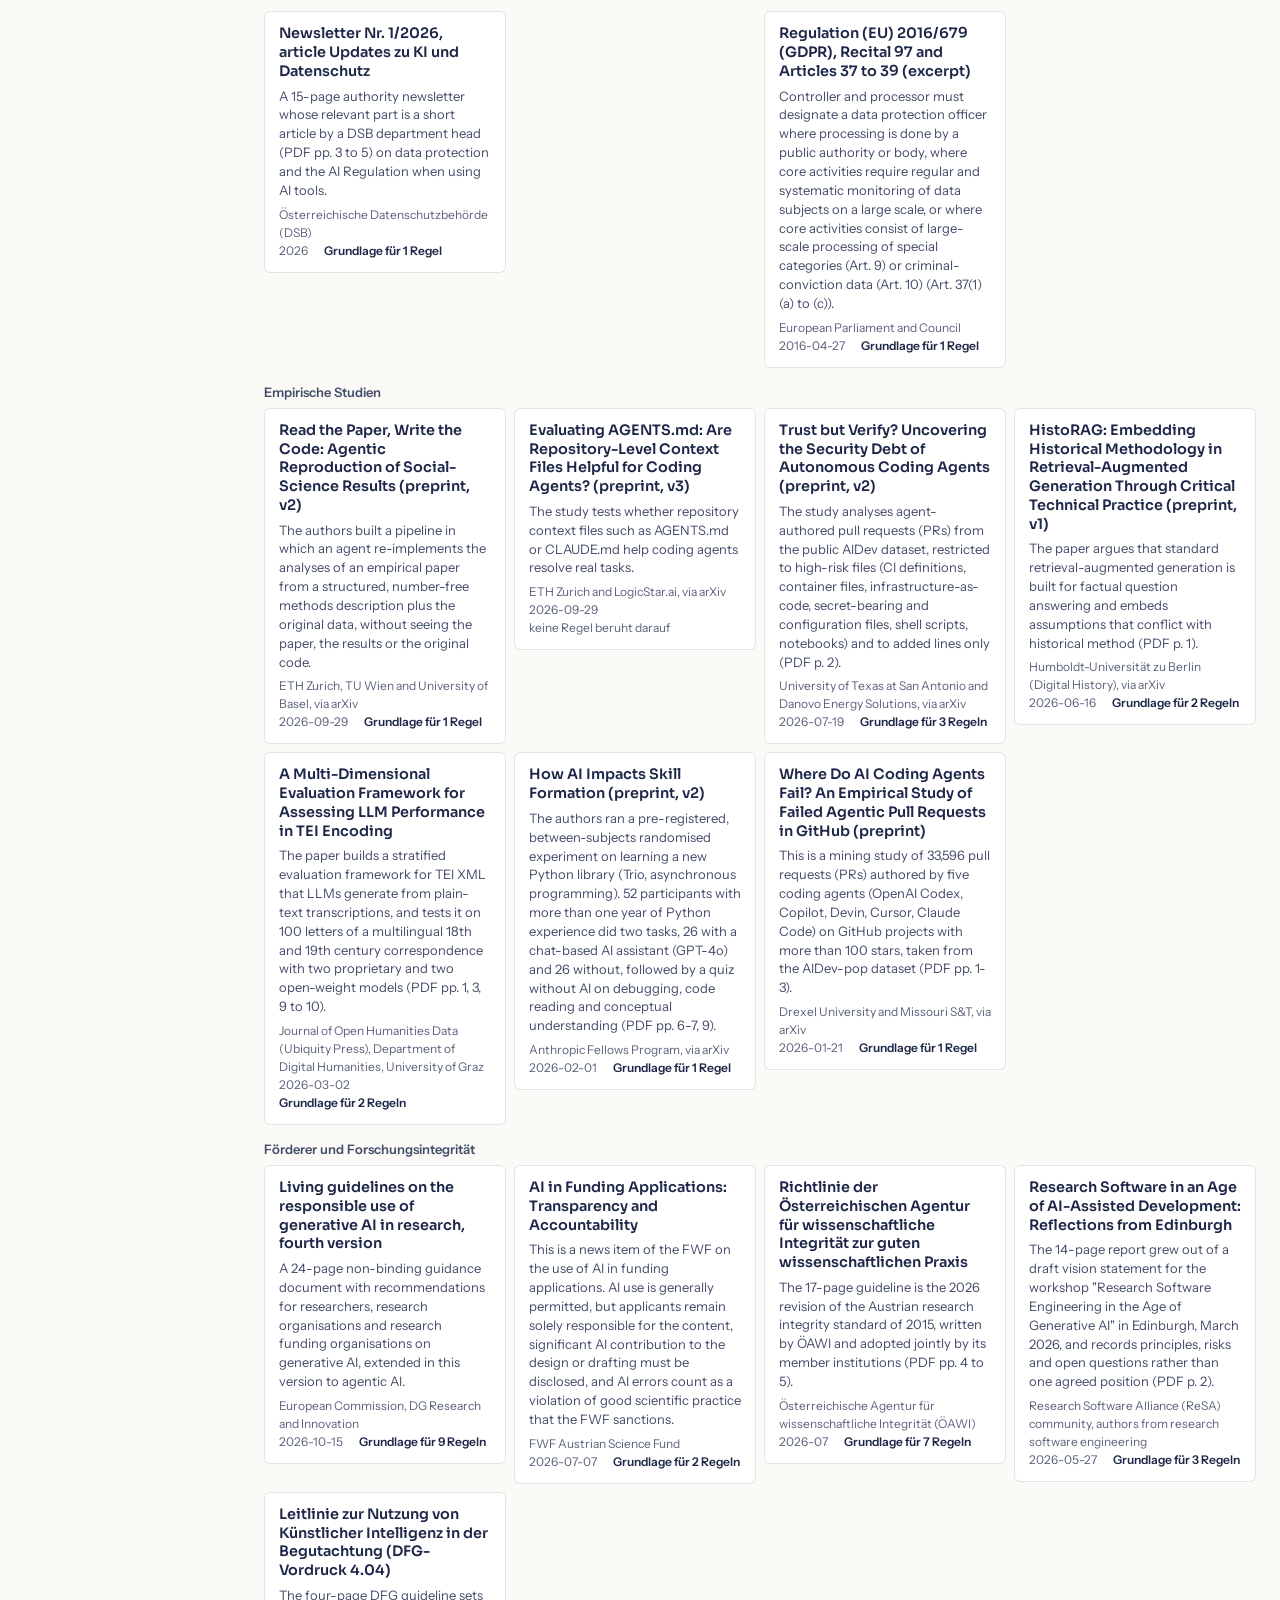
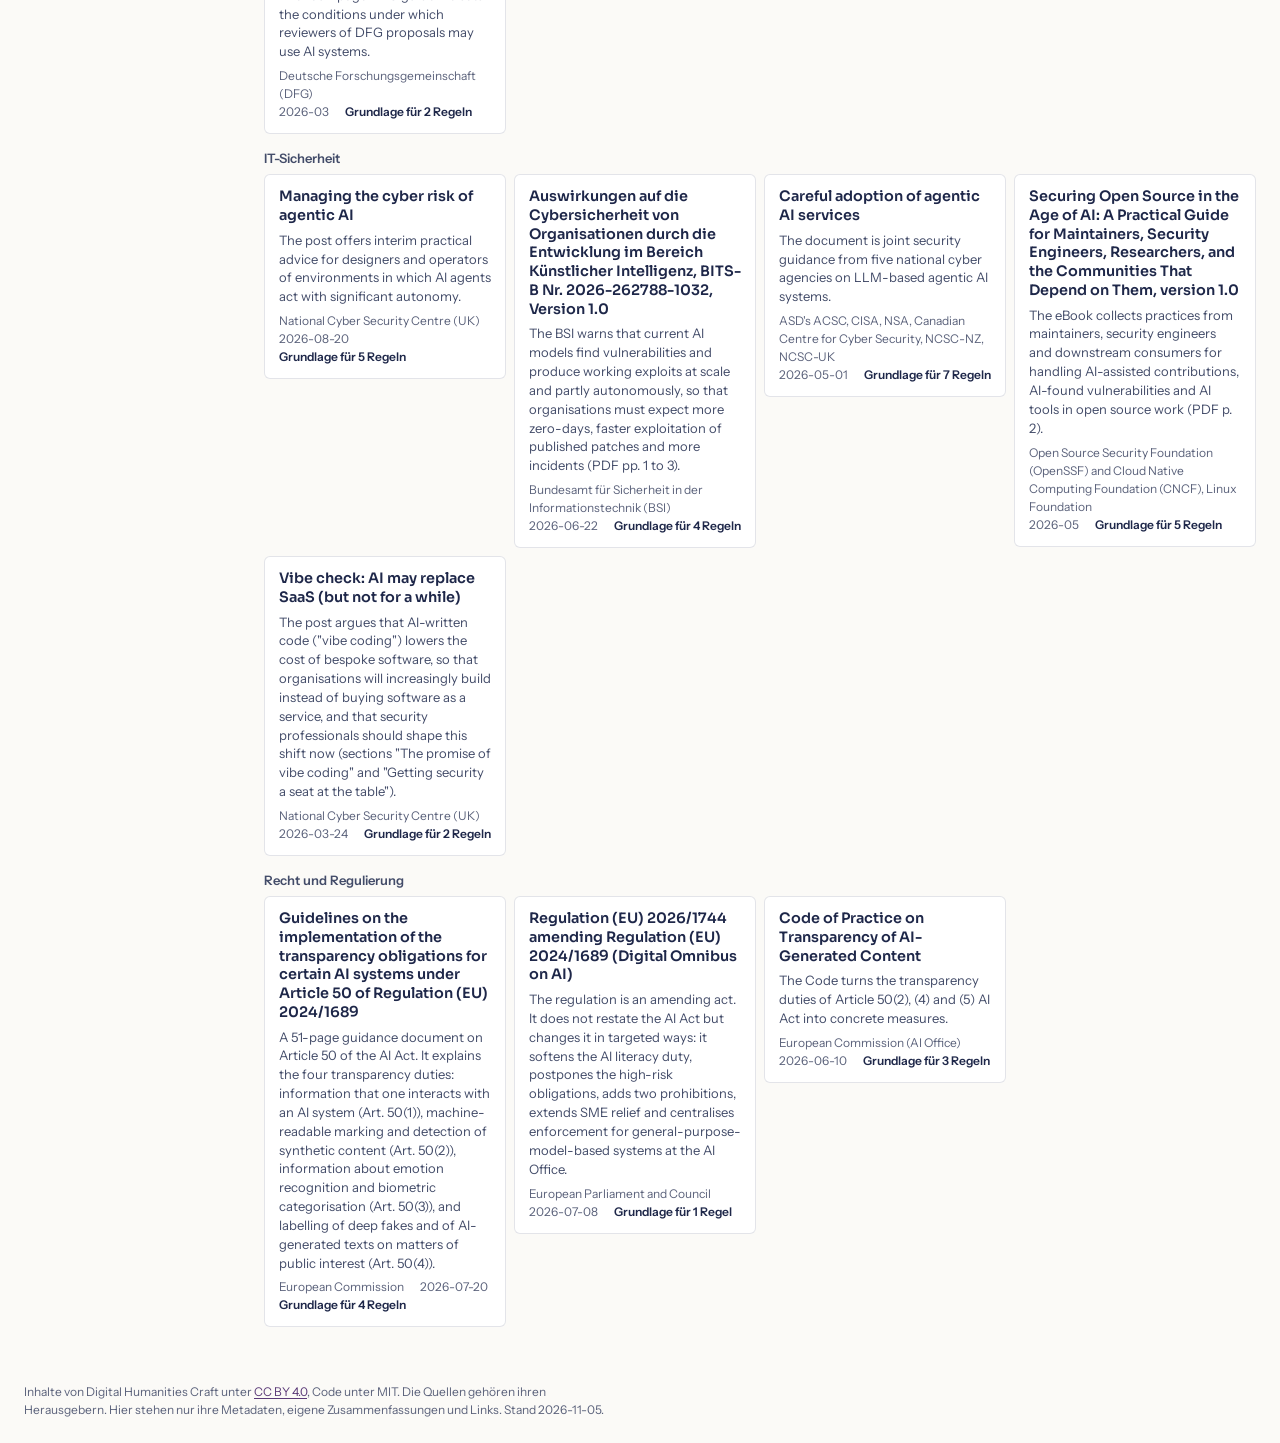
==== commit 8cd58bc7: "Add the Arbeitsbereich view beside the card view Co-Authored-By: Claude Opus 5.5 <noreply@anthropic." ====
--- a/index.html
+++ b/index.html
@@ -21,6 +21,10 @@
       <p>Welche Regeln braucht eine kleine Forschungs- und Softwarefirma, damit AI Agents regelkonform, sicher und nachprüfbar arbeiten? Jede Regel steht hier mit den Quellen, auf denen sie beruht.</p>
     </div>
     <nav class="links" id="links" aria-label="Weitere Seiten" hidden></nav>
+    <nav class="views" id="views" aria-label="Ansicht" hidden>
+      <a id="view-wissen" href="#">Wissen</a>
+      <a id="view-arbeit" href="#v=arbeit">Arbeitsbereich</a>
+    </nav>
   </header>
 
   <div class="workspace" id="workspace">
@@ -48,6 +52,7 @@
         <p>Sie zeigt die Leitlinien, die Digital Humanities Craft für den Einsatz von AI Agents aus Quellen des Jahres 2026 abgeleitet hat, ergänzt um wenige ältere Rechtstexte. Jede Regel nennt ihren Status, ihr Ziel und die Quellen mit Seite. Wer eine Karte wählt, sieht die verbundenen Karten hervorgehoben.</p>
         <p data-scope="public" hidden>Die Quellen erscheinen mit einer eigenen Zusammenfassung und einem Link zum Original beim Herausgeber. Die Originale selbst liegen nicht auf dieser Seite.</p>
         <p data-scope="internal" hidden>Diese lokale Fassung enthält zusätzlich den Governance-Entwurf, die Wissensdokumente, Notizen, Protokolle und den Volltext jeder Quelle. Sie ist nicht zur Veröffentlichung bestimmt.</p>
+        <p data-work hidden>Der Arbeitsbereich daneben zeigt den laufenden Stand von Digital Humanities Craft, die nächsten Schritte und die Kundenprojekte mit den Regeln, die in ihnen greifen.</p>
         <p>Die Seite lädt keine externen Dienste nach, setzt keine Cookies und speichert nichts. Suche und Filter laufen im Browser.</p>
         <dl class="glossary" id="glossary"></dl>
       </details>
@@ -57,6 +62,7 @@
       <p class="visually-hidden" id="status" aria-live="polite"></p>
       <div class="board" id="board"></div>
       <article class="reader" id="reader" aria-labelledby="reader-title" hidden></article>
+      <div class="work" id="work" hidden></div>
     </main>
 
     <aside class="panel" id="panel" aria-labelledby="panel-title" hidden></aside>
--- a/style.css
+++ b/style.css
@@ -25,6 +25,9 @@
     --target: oklch(95.5% 0.03 255);
     --mark: oklch(93% 0.07 95);
     --mark-current: oklch(86% 0.12 85);
+    /* One data hue for bars, the step of the Northwind page; it passes the
+       palette validator of the dataviz skill against the white surface. */
+    --data: #5B8BCB;
 
     --font: "Instrument Sans", system-ui, sans-serif;
     --display: "Sora", "Instrument Sans", system-ui, sans-serif;
@@ -113,6 +116,10 @@
   .foot { padding: var(--space-3) var(--space-4) var(--space-4); color: var(--ink-faint); font-size: var(--tiny); }
   .foot p { max-inline-size: var(--measure); }
 
+  /* The Arbeitsbereich has no search or filters and uses the whole width. */
+  .working .workspace { grid-template-columns: minmax(0, 1fr); }
+  .working :is(.controls, .panel) { display: none; }
+
   /* While a text is open, the filters have nothing to act on. */
   .reading :is(.filters, .about) { display: none; }
 
@@ -149,6 +156,18 @@
   .top .title h1 { font-size: 1.25rem; }
   .top .title p { color: var(--ink-soft); font-size: 0.9375rem; margin-block-start: var(--space-1); max-inline-size: var(--measure); }
   .links { display: flex; flex-wrap: wrap; gap: var(--space-3); font-size: var(--small); }
+  /* View switch: a row of its own under the title, the current view underlined. */
+  .views { flex-basis: 100%; display: flex; flex-wrap: wrap; gap: 0 var(--space-2); box-shadow: inset 0 -1px 0 var(--edge); }
+  .views a {
+    padding: var(--space-2) var(--space-3);
+    border-block-end: 2px solid transparent;
+    color: var(--ink-soft);
+    font-weight: 600;
+    font-size: 0.9375rem;
+    text-decoration: none;
+  }
+  .views a:hover { color: var(--ink); border-block-end-color: var(--edge-hi); }
+  .views a[aria-current="page"] { color: var(--accent-hi); border-block-end-color: var(--accent); }
 
   /* Controls */
   .search label, .filter p { display: block; font-size: var(--small); font-weight: 600; margin-block-end: var(--space-1); }
@@ -238,6 +257,84 @@
   .snippet:hover { color: var(--ink); text-decoration: underline; text-decoration-color: var(--edge-hi); }
   .snippet .where { color: var(--accent-hi); font-weight: 600; margin-inline-end: var(--space-2); }
 
+  /* Arbeitsbereich */
+  .work { max-inline-size: 110rem; }
+  .work-lead { color: var(--ink-soft); font-size: 0.9375rem; max-inline-size: var(--measure); margin-block-end: var(--space-4); }
+  .work-top { display: grid; grid-template-columns: minmax(0, 3fr) minmax(0, 2fr); gap: var(--space-3); align-items: start; }
+  .work-side { display: grid; gap: var(--space-3); }
+  .work-block, .project {
+    background: var(--surface);
+    border: 1px solid var(--edge);
+    border-radius: var(--radius);
+    padding: var(--space-3) var(--space-4) var(--space-4);
+    overflow-wrap: anywhere;
+  }
+  .work h2 { font-size: 1.0625rem; margin-block-end: var(--space-2); }
+  .work h2 .n, .work h4 .n, .work h5 .n { font-family: var(--font); font-size: var(--small); font-weight: 400; color: var(--ink-faint); margin-inline-start: 0.6em; }
+  .work-list { list-style: none; padding: 0; font-size: 0.9375rem; line-height: 1.5; }
+  .work-list > li { padding-block: var(--space-2); }
+  .work-list > li + li { border-block-start: 1px solid var(--edge); }
+  .work-list code, .project code { font-size: 0.875em; overflow-wrap: anywhere; }
+  .todo-group + .todo-group { margin-block-start: var(--space-4); }
+  .todo-group h3 { font-size: 0.9375rem; }
+  .todo-group h3 a { color: var(--ink); }
+  .origin { font-size: var(--tiny); color: var(--ink-faint); margin-block: 0.125rem var(--space-1); }
+  .origin a { color: var(--ink-faint); }
+  .work-projects { margin-block-start: var(--space-5); }
+  .project { scroll-margin-block-start: var(--space-3); }
+  .project.target { border-color: var(--accent); box-shadow: inset 0 0 0 1px var(--accent); }
+  .project + .project { margin-block-start: var(--space-3); }
+  .project > .kind { font-size: var(--small); color: var(--ink-faint); }
+  .project > h3 { font-size: 1.1875rem; margin-block: var(--space-1) var(--space-3); }
+  .project > h3 a { color: var(--ink); }
+  .project > .facts { font-size: 0.9375rem; max-inline-size: 60rem; }
+  /* Parts flow in columns of readable width, each kept whole. */
+  .project-cols { columns: 22rem 3; column-gap: var(--space-5); margin-block-start: var(--space-3); }
+  .part { break-inside: avoid; padding-block: var(--space-3) var(--space-2); }
+  .project h4 { font-family: var(--display); font-size: 0.9375rem; font-weight: 600; margin-block-end: var(--space-1); }
+  .deliv { list-style: none; padding: 0; font-size: 0.875rem; }
+  .deliv > li { padding-block: var(--space-2); }
+  .deliv > li + li { border-block-start: 1px solid var(--edge); }
+  .deliv .name { font-weight: 600; }
+  .deliv .state { color: var(--ink-soft); line-height: 1.45; }
+  .deliv .refs { margin-block-start: 0.125rem; font-size: var(--tiny); color: var(--ink-faint); }
+  .deliv .refs a { color: var(--ink-faint); }
+  .project .work-list { font-size: 0.875rem; }
+
+  .figures { display: flex; flex-wrap: wrap; gap: var(--space-2) var(--space-4); margin-block: var(--space-1) var(--space-3); }
+  .figures dt { font-size: var(--tiny); color: var(--ink-faint); }
+  .figures dd { font-size: 0.875rem; font-weight: 600; font-variant-numeric: tabular-nums; }
+  .figures .big { flex-basis: 100%; }
+  .figures .big dd { font-family: var(--display); font-size: 1.5rem; }
+  .bar-list + .bar-list { margin-block-start: var(--space-3); }
+  .bar-list h5 { font-size: var(--small); font-weight: 600; color: var(--ink-soft); margin: 0 0 var(--space-1); }
+  /* All rows share one column grid, so every track has the same width and the
+     bar lengths compare across the list. */
+  .bars { list-style: none; padding: 0; display: grid; grid-template-columns: minmax(0, 10rem) minmax(2rem, 1fr) max-content; gap: 0.125rem var(--space-2); font-size: var(--small); }
+  .bars li { display: grid; grid-column: 1 / -1; grid-template-columns: subgrid; align-items: center; }
+  .bars .track { display: block; }
+  .bars .bar { display: block; block-size: 6px; min-inline-size: 2px; background: var(--data); border-radius: 0 3px 3px 0; }
+  .bars .val { color: var(--ink-soft); font-variant-numeric: tabular-nums; text-align: end; }
+  .data-panel .actions { margin-block-start: var(--space-2); }
+
+  .project-rules { margin-block-start: var(--space-3); padding-block-start: var(--space-3); border-block-start: 1px solid var(--edge); }
+  .project-rules .fine { margin-block: 0 var(--space-2); }
+  .rule-group { margin-block-start: var(--space-3); }
+  .rule-group h5 { font-family: var(--display); font-size: 0.875rem; font-weight: 600; margin: 0 0 0.125rem; }
+  .project .card { background: var(--ground); }
+  .project .card .why { font-size: var(--small); color: var(--ink-soft); line-height: 1.45; }
+  .project .card.clamped .text { -webkit-line-clamp: 3; }
+
+  @media (max-width: 60rem) {
+    .work-top { grid-template-columns: minmax(0, 1fr); }
+  }
+  @media (max-width: 48rem) {
+    .work-block, .project { padding-inline: var(--space-3); }
+    .project > .facts { grid-template-columns: minmax(0, 1fr); gap: 0; }
+    .project > .facts dd + dt { margin-block-start: var(--space-2); }
+    .bars { grid-template-columns: minmax(0, 7.5rem) minmax(1.5rem, 1fr) max-content; }
+  }
+
   /* Panel */
   .panel-head { display: flex; gap: var(--space-3); align-items: baseline; justify-content: space-between; }
   .panel .kind { font-size: var(--small); color: var(--ink-faint); }
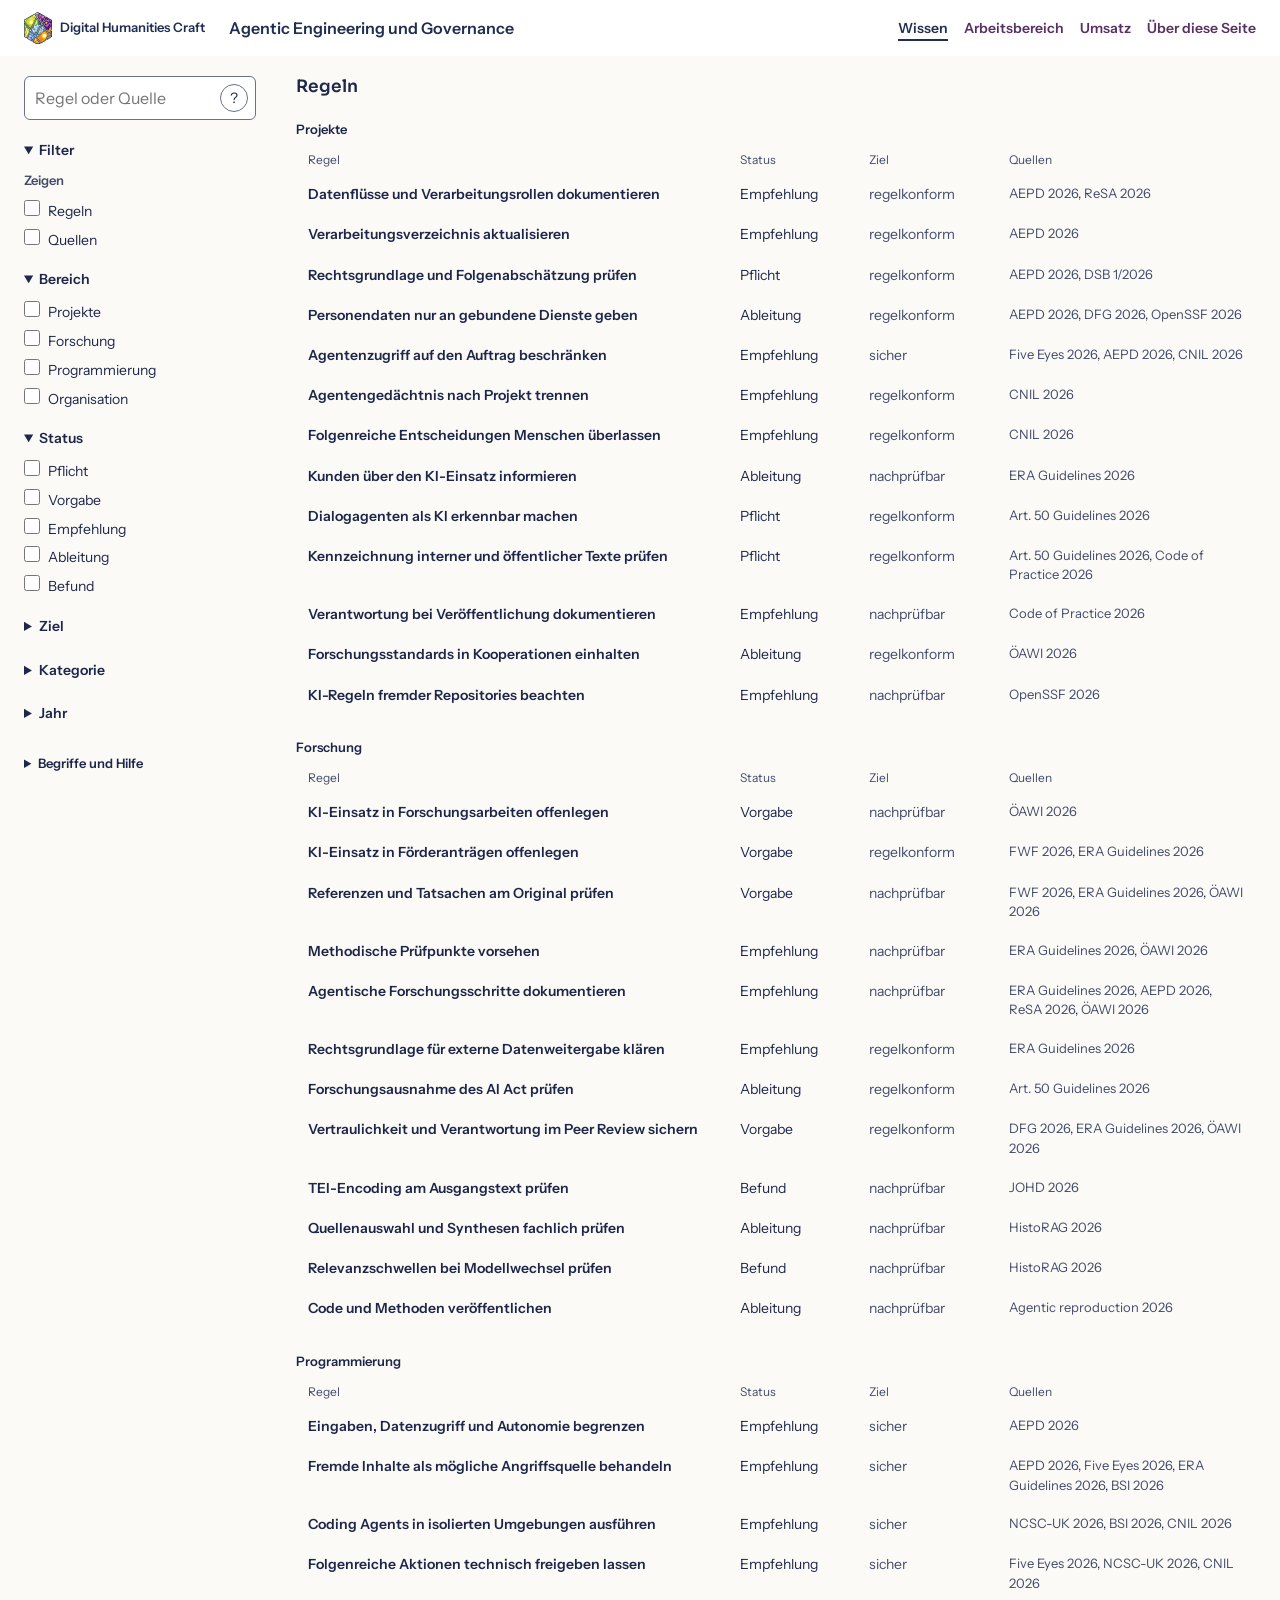
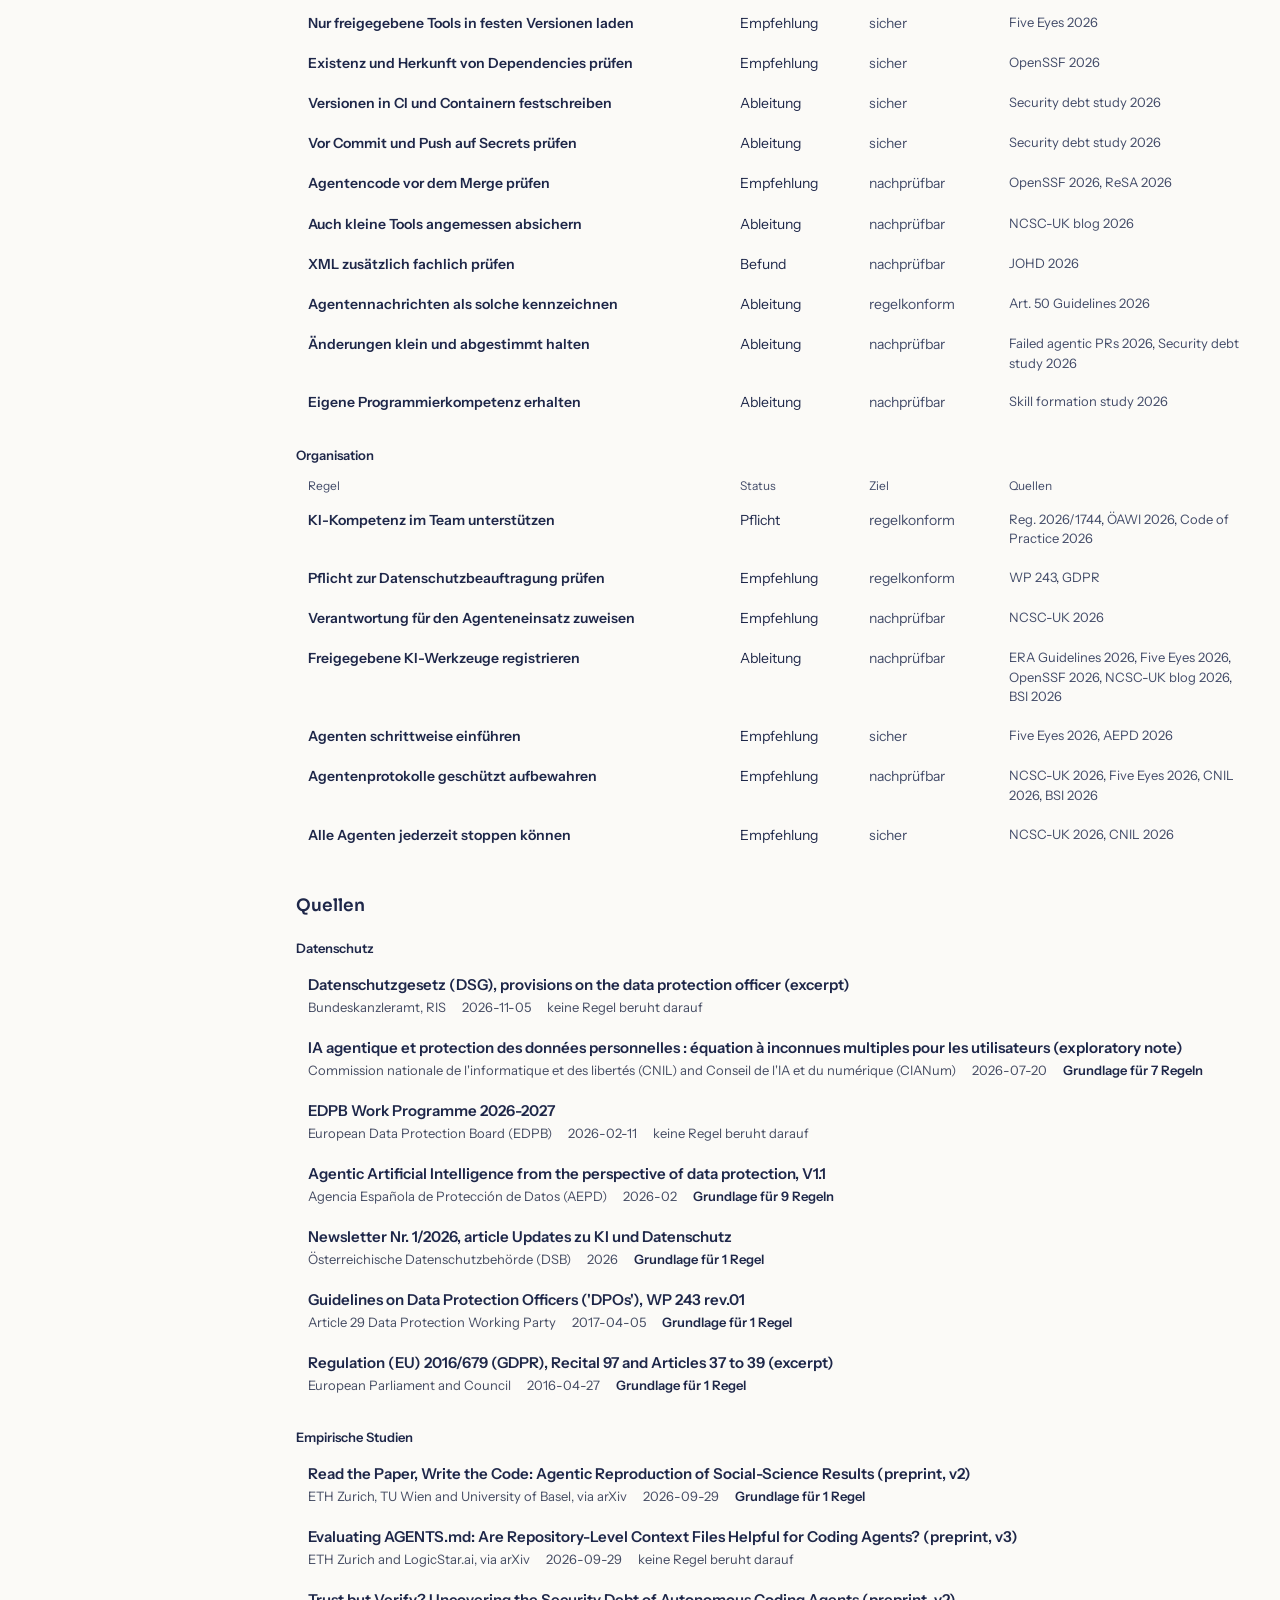
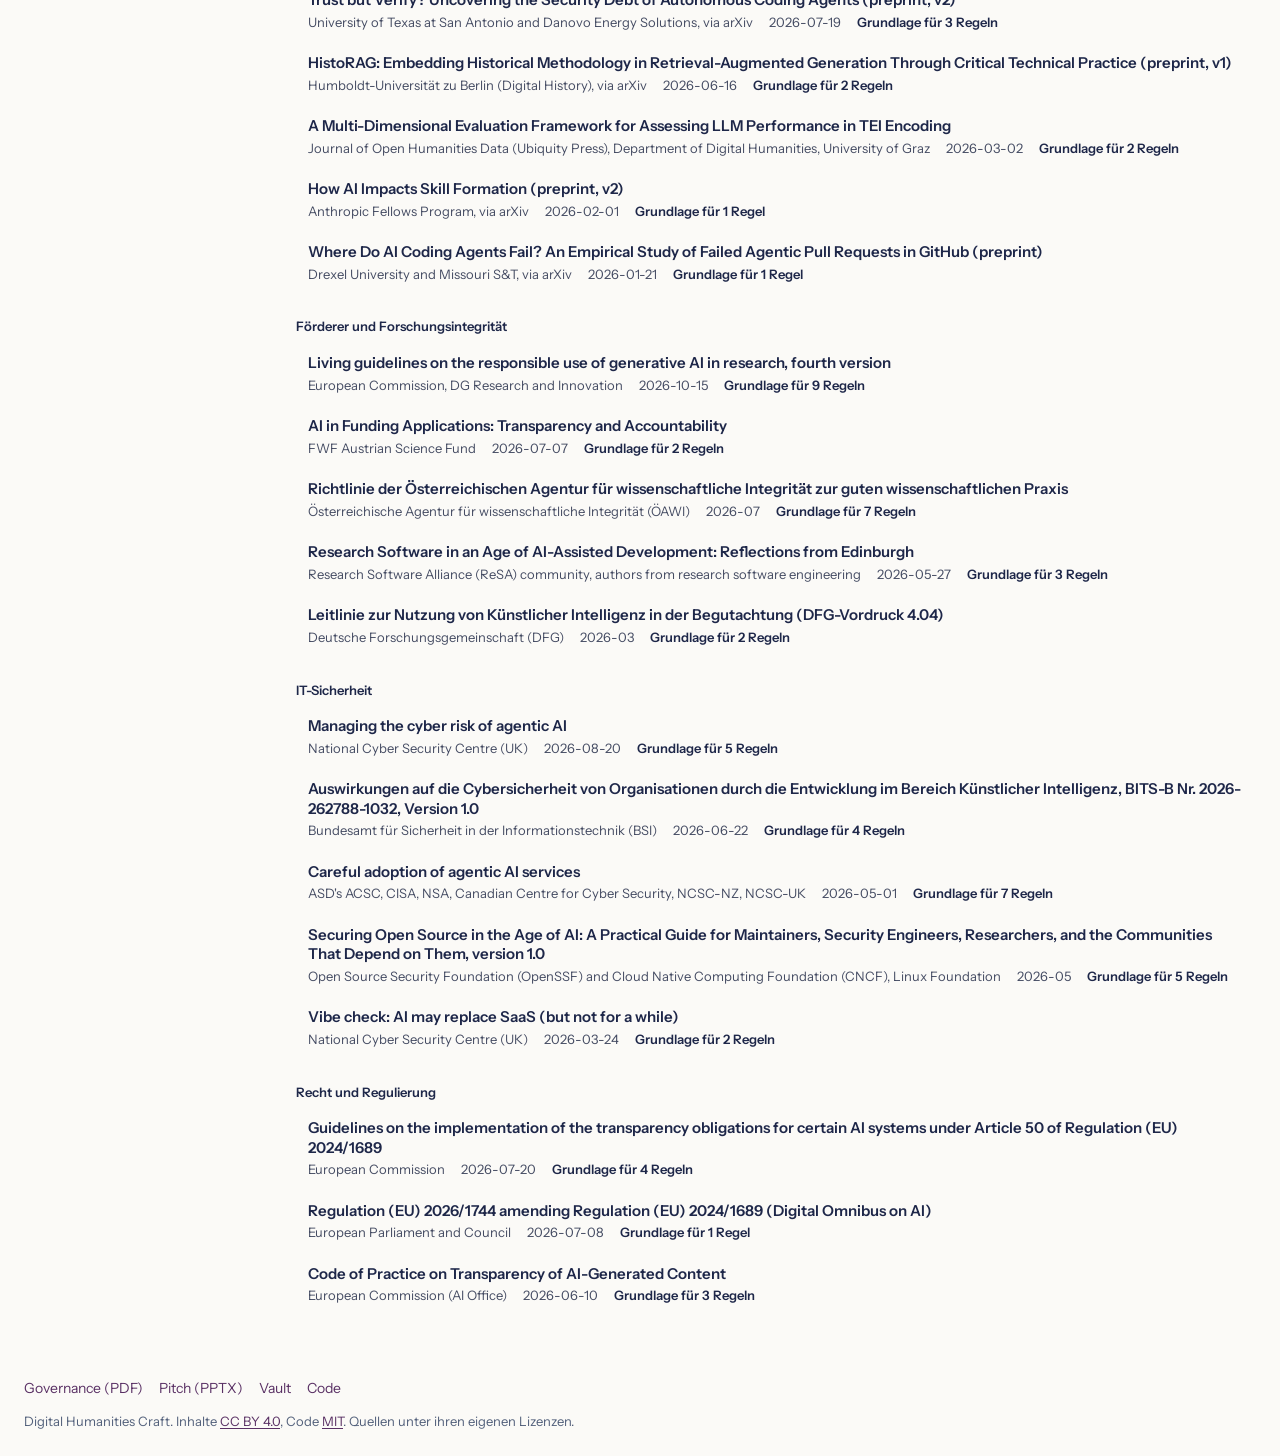
==== commit f99dc5c2: "Simplify the governance workspace and add accessible search suggestions" ====
--- a/index.html
+++ b/index.html
@@ -7,31 +7,24 @@
   <meta name="description" content="Regeln für AI Agents in einer kleinen Forschungs- und Softwarefirma, jede mit ihren Quellen. Eine Arbeitsfläche von Digital Humanities Craft.">
   <link rel="icon" href="assets/dhcraft_logo_watercolor.png">
   <link rel="stylesheet" href="style.css">
+  <link rel="stylesheet" href="chrome.css">
 </head>
 <body>
   <a class="skip" href="#main">Zum Inhalt springen</a>
 
-  <header class="top">
-    <a class="brand" href="https://dhcraft.org" rel="noopener">
-      <img src="assets/dhcraft_logo_watercolor.png" alt="" width="24" height="28">
-      <span>Digital Humanities Craft</span>
-    </a>
-    <div class="title">
-      <h1>Agentic Engineering und Governance</h1>
-      <p>Welche Regeln braucht eine kleine Forschungs- und Softwarefirma, damit AI Agents regelkonform, sicher und nachprüfbar arbeiten? Jede Regel steht hier mit den Quellen, auf denen sie beruht.</p>
-    </div>
-    <nav class="links" id="links" aria-label="Weitere Seiten" hidden></nav>
-    <nav class="views" id="views" aria-label="Ansicht" hidden>
-      <a id="view-wissen" href="#">Wissen</a>
-      <a id="view-arbeit" href="#v=arbeit">Arbeitsbereich</a>
-    </nav>
+  <header class="site-header">
+    <a class="site-brand" href="https://dhcraft.org" rel="noopener"><img src="assets/dhcraft_logo_watercolor.png" alt="" width="28" height="32"><span>Digital Humanities Craft</span></a>
+    <a class="site-title" href="./"><h1>Agentic Engineering und Governance</h1></a>
+    <nav class="site-nav" id="views" aria-label="Hauptnavigation"><a id="view-wissen" href="#">Wissen</a><a id="view-arbeit" href="#v=arbeit">Arbeitsbereich</a><a href="northwind/">Umsatz</a><a href="ueber.html">Über diese Seite</a></nav>
   </header>
 
   <div class="workspace" id="workspace">
     <aside class="controls" aria-label="Suche und Filter">
       <form class="search" role="search" id="search-form">
-        <label for="q">Suche</label>
-        <input type="search" id="q" autocomplete="off" spellcheck="false" aria-describedby="q-hint">
+        <label for="q" class="visually-hidden">Suche</label>
+        <details class="search-help"><summary aria-label="Suchhilfe">?</summary><p>Mehrere Wörter müssen gemeinsam vorkommen. Anführungszeichen suchen eine exakte Phrase. Deutsche Regelbezeichnungen und englische Originaltexte werden durchsucht.</p></details>
+        <input type="search" id="q" autocomplete="off" spellcheck="false" role="combobox" aria-autocomplete="list" aria-expanded="false" aria-controls="suggestions">
+        <ul id="suggestions" class="suggestions" role="listbox" aria-label="Suchvorschläge" hidden></ul>
         <p class="hint" id="q-hint"></p>
       </form>
 
@@ -39,21 +32,18 @@
         <summary>Filter<span class="n" id="filter-count"></span></summary>
         <div class="filter" id="f-kind" role="group" aria-labelledby="l-kind"><p id="l-kind">Zeigen</p></div>
         <div class="filter" id="f-set" role="group" aria-labelledby="l-set"><p id="l-set">Regelwerk</p></div>
-        <div class="filter" id="f-field" role="group" aria-labelledby="l-field"><p id="l-field">Feld der Leitlinien</p></div>
-        <div class="filter" id="f-status" role="group" aria-labelledby="l-status"><p id="l-status">Status der Regel</p></div>
-        <div class="filter" id="f-goal" role="group" aria-labelledby="l-goal"><p id="l-goal">Ziel der Regel</p></div>
-        <div class="filter" id="f-cat" role="group" aria-labelledby="l-cat"><p id="l-cat">Art der Quelle</p></div>
-        <div class="filter" id="f-year" role="group" aria-labelledby="l-year"><p id="l-year">Jahr der Quelle</p></div>
+        <div class="filter" id="f-field" role="group" aria-labelledby="l-field"><p id="l-field">Bereich</p></div>
+        <div class="filter" id="f-status" role="group" aria-labelledby="l-status"><p id="l-status">Status</p></div>
+        <div class="filter" id="f-goal" role="group" aria-labelledby="l-goal"><p id="l-goal">Ziel</p></div>
+        <div class="filter" id="f-cat" role="group" aria-labelledby="l-cat"><p id="l-cat">Kategorie</p></div>
+        <div class="filter" id="f-year" role="group" aria-labelledby="l-year"><p id="l-year">Jahr</p></div>
         <button type="button" class="text-button reset" id="reset" hidden>Alle Filter zurücksetzen</button>
       </details>
 
       <details class="about" id="about">
-        <summary>Was zeigt diese Arbeitsfläche?</summary>
-        <p>Sie zeigt die Leitlinien, die Digital Humanities Craft für den Einsatz von AI Agents aus Quellen des Jahres 2026 abgeleitet hat, ergänzt um wenige ältere Rechtstexte. Jede Regel nennt ihren Status, ihr Ziel und die Quellen mit Seite. Wer eine Karte wählt, sieht die verbundenen Karten hervorgehoben.</p>
-        <p data-scope="public" hidden>Die Quellen erscheinen mit einer eigenen Zusammenfassung und einem Link zum Original beim Herausgeber. Die Originale selbst liegen nicht auf dieser Seite.</p>
-        <p data-scope="internal" hidden>Diese lokale Fassung enthält zusätzlich den Governance-Entwurf, die Wissensdokumente, Notizen, Protokolle und den Volltext jeder Quelle. Sie ist nicht zur Veröffentlichung bestimmt.</p>
-        <p data-work hidden>Der Arbeitsbereich daneben zeigt den laufenden Stand von Digital Humanities Craft, die nächsten Schritte und die Kundenprojekte mit den Regeln, die in ihnen greifen.</p>
-        <p>Die Seite lädt keine externen Dienste nach, setzt keine Cookies und speichert nichts. Suche und Filter laufen im Browser.</p>
+        <summary>Begriffe und Hilfe</summary>
+        <p>Regeln zeigen ihre Quellen. Die Detailansicht enthält den vollständigen Wortlaut, die Fundstellen und den Bezug zu Projekten.</p>
+        <p>Die Suche durchsucht Regeltexte, Quellentitel und Zusammenfassungen. Originalvolltexte sind in dieser öffentlichen Fassung nicht enthalten.</p>
         <dl class="glossary" id="glossary"></dl>
       </details>
     </aside>
@@ -68,12 +58,13 @@
     <aside class="panel" id="panel" aria-labelledby="panel-title" hidden></aside>
   </div>
 
-  <footer class="foot">
-    <p data-scope="public" hidden>Inhalte von Digital Humanities Craft unter <a href="https://creativecommons.org/licenses/by/4.0/deed.de" rel="noopener">CC BY 4.0</a>, Code unter MIT. Die Quellen gehören ihren Herausgebern. Hier stehen nur ihre Metadaten, eigene Zusammenfassungen und Links. Stand <span class="stand"></span>.</p>
-    <p data-scope="internal" hidden>Lokale Arbeitsfassung mit Volltexten der Quellen, nicht zur Veröffentlichung. Stand <span class="stand"></span>.</p>
+  <footer class="site-footer">
+    <nav class="site-resources" aria-label="Materialien"><a href="material/DHCraft_Governance_AI_Agents_Beschlussvorlage_v1.0.pdf">Governance (PDF)</a><a href="material/DHCraft_Pitch_Regeln_fuer_AI_Agents.pptx">Pitch (PPTX)</a><a href="https://github.com/DigitalHumanitiesCraft/agentic-governance-vault">Vault</a><a href="https://github.com/DigitalHumanitiesCraft/agentic-governance-workspace">Code</a></nav>
+    <p>Digital Humanities Craft. Inhalte <a href="https://creativecommons.org/licenses/by/4.0/deed.de">CC BY 4.0</a>, Code <a href="LICENSE.md">MIT</a>. Quellen unter ihren eigenen Lizenzen.</p>
   </footer>
 
   <script src="data.js"></script>
+  <script src="search.js"></script>
   <script src="app.js"></script>
 </body>
 </html>
--- a/style.css
+++ b/style.css
@@ -1,4 +1,4 @@
-@layer reset, base, tokens, layout, components;
+@layer reset, base, tokens, layout, components, workspace;
 
 @font-face { font-family: "Instrument Sans"; src: url("assets/fonts/instrument-sans-latin-400-normal.woff2") format("woff2"); font-weight: 400; font-display: swap; }
 @font-face { font-family: "Instrument Sans"; src: url("assets/fonts/instrument-sans-latin-600-normal.woff2") format("woff2"); font-weight: 600; font-display: swap; }
@@ -260,6 +260,7 @@
   /* Arbeitsbereich */
   .work { max-inline-size: 110rem; }
   .work-lead { color: var(--ink-soft); font-size: 0.9375rem; max-inline-size: var(--measure); margin-block-end: var(--space-4); }
+  .nowrap { white-space: nowrap; }
   .work-top { display: grid; grid-template-columns: minmax(0, 3fr) minmax(0, 2fr); gap: var(--space-3); align-items: start; }
   .work-side { display: grid; gap: var(--space-3); }
   .work-block, .project {
@@ -417,3 +418,132 @@
   .page-text { font-size: 0.9375rem; line-height: 1.55; overflow-wrap: anywhere; }
   .page-text + .page-text { margin-block-start: var(--space-2); }
 }
+
+@layer workspace {
+  :root { --ink-faint: oklch(42% 0.04 271); --edge-hi: oklch(55% 0.04 271); }
+  .workspace, .workspace.selecting { grid-template-columns: 17rem minmax(0,1fr); }
+  .workspace.selecting { grid-template-columns: 17rem minmax(0,1fr) minmax(23rem,28rem); }
+  .controls { padding: 1.25rem 1rem 1.5rem 1.5rem; overflow:visible; max-block-size:none; }
+  .filters { max-block-size:calc(100dvh - 12rem); overflow-y:auto; }
+  .main { padding-block-start: 1.25rem; }
+  .site-title h1 { font: inherit; }
+  #links { display:none; }
+  .search { position:relative; }
+  .search label { font-size:0.875rem; }
+  .search input { font-size:1rem; min-block-size:2.75rem; padding-inline:0.65rem 2.5rem; }
+  .search-help { position:absolute; inset-block-start:0.5rem; inset-inline-end:0.5rem; z-index:4; }
+  .search-help summary { display:grid; place-items:center; inline-size:1.75rem; block-size:1.75rem; border:1px solid var(--edge-hi); border-radius:50%; cursor:pointer; font-size:0.875rem; }
+  .search-help p { position:absolute; inset-inline-end:0; inline-size:15rem; background:var(--surface); box-shadow:0 2px 12px var(--edge-hi); padding:0.75rem; font-size:0.875rem; }
+  .suggestions { list-style:none; position:absolute; inset-block-start:100%; inset-inline:0; z-index:6; background:var(--surface); border:1px solid var(--edge-hi); border-radius:var(--radius); box-shadow:0 5px 16px var(--edge); padding:0.25rem; max-block-size:24rem; overflow:auto; }
+  .suggestions li { padding:0.6rem; cursor:pointer; font-size:0.875rem; line-height:1.4; }
+  .suggestions li:hover, .suggestions li[aria-selected="true"] { background:var(--accent-wash); }
+  .suggestions small { display:block; color:var(--ink-soft); font-size:0.75rem; }
+  .filter { display:block; margin-block-start:0.6rem; }
+  .filter p { margin-block-end:0.35rem; }
+  .filter-options { display:grid; gap:0; }
+  .filter-option { display:flex; align-items:baseline; gap:0.5rem; padding-block:0.25rem; cursor:pointer; font-size:0.875rem; line-height:1.35; }
+  .filter-option input { accent-color:var(--accent-hi); flex:none; inline-size:1rem; block-size:1rem; margin:0; }
+  .filter-option:has(input:disabled) { color:var(--ink-faint); cursor:default; }
+  .facet summary { cursor:pointer; font-weight:600; font-size:0.875rem; padding-block:0.4rem; }
+  .facet-value { display:block; color:var(--accent-hi); font-size:0.75rem; font-weight:400; }
+  .facet[open] .facet-value { display:none; }
+  .filters > summary { margin-block-start:1rem; font-size:0.875rem; }
+  .about { margin-block-start:1.5rem; }
+  .reset { min-block-size:2rem; }
+  .group > h2 { margin-block-end:0.5rem; }
+  .group > h3 { color:var(--ink); margin-block:1.5rem 0.5rem; }
+  .rule-table { border-collapse:collapse; inline-size:100%; font-size:0.875rem; text-align:start; }
+  .rule-table th { font-size:0.75rem; color:var(--ink-soft); font-weight:400; text-align:start; padding:0.35rem 0.75rem; }
+  .rule-table .card { display:table-row; background:transparent; border:0; border-radius:0; box-shadow:none; }
+  .rule-table td { padding:0.6rem 0.75rem; vertical-align:top; }
+  .rule-table .card:hover { background:var(--surface); }
+  .rule-table .card.selected { background:var(--accent-wash); }
+  .rule-table .card.linked { background:var(--linked); }
+  .rule-table .card-link { position:relative; font-weight:600; }
+  .rule-table .card-link::after { display:none; }
+  .rule-table a { text-decoration:none; }
+  .rule-table a:hover, .rule-table a:focus-visible { text-decoration:underline; }
+  .rule-name { inline-size:45%; }
+  .rule-status { white-space:nowrap; }
+  .rule-goal { color:var(--ink-soft); }
+  .rule-sources { inline-size:27%; font-size:0.8125rem; }
+  .rule-basis a { color:var(--ink-soft); }
+  .link-note { display:block; color:var(--linked-ink); font-size:0.75rem; }
+  .search-excerpt { font-size:0.8125rem; color:var(--ink-soft); margin-block-start:0.4rem; font-weight:400; max-inline-size:75ch; }
+  .source-list { display:block; }
+  .source-list .card { border:0; background:transparent; border-radius:0; padding:0.65rem 0.75rem; gap:0.2rem; }
+  .source-list .card.selected { background:var(--accent-wash); box-shadow:none; }
+  .source-list .card.linked { background:var(--linked); }
+  .source-list .title { font-family:var(--font); font-size:0.9375rem; }
+  .source-list .meta { font-size:0.8125rem; }
+  .rule-wording { font-size:0.9375rem; margin-block-end:1rem; max-inline-size:75ch; }
+  .working .workspace { display:block; }
+  .work { display:block; max-inline-size:none; }
+  .work-nav { display:flex; flex-wrap:wrap; align-items:center; gap:0.5rem; margin-block-end:1.5rem; }
+  .work-nav a { padding:0.65rem 0.75rem; color:var(--ink-soft); text-decoration:none; font-size:0.875rem; }
+  .work-nav a[aria-current="page"] { color:var(--accent-hi); background:var(--accent-wash); border-radius:var(--radius); font-weight:600; }
+  .project, .general-work { padding:0; background:transparent; border:0; border-radius:0; min-inline-size:0; }
+  .project.target { box-shadow:none; }
+  .project > h2, .general-work > h2 { font-size:1.25rem; margin:0 0 1rem; }
+  .project > h2 a { color:var(--ink); text-decoration:none; }
+  .project > h2 a:hover, .work-nav a:hover { text-decoration:underline; }
+  .project-nav { display:flex; flex-wrap:wrap; gap:0.25rem 1rem; margin-block-end:1.5rem; }
+  .project-nav a { padding-block:0.4rem; color:var(--ink-soft); text-decoration:none; font-size:0.875rem; }
+  .project-nav a[aria-current="page"] { color:var(--accent-hi); text-decoration:underline; text-underline-offset:0.5em; text-decoration-thickness:2px; }
+  .project-state { max-inline-size:75ch; font-size:0.9375rem; }
+  .next-action { margin-block:1rem 1.5rem; padding:0.75rem 1rem; background:var(--surface); border-inline-start:3px solid var(--accent); max-inline-size:75ch; }
+  .next-action > span { font-size:0.8125rem; color:var(--ink-soft); }
+  .next-action p { font-size:0.9375rem; }
+  .overview-cols { display:grid; grid-template-columns:minmax(0,2fr) minmax(0,1fr); gap:2rem; }
+  .overview-cols h3, .rule-group h3 { font-family:var(--font); font-size:0.9375rem; margin-block-end:0.5rem; }
+  .work-list > li + li, .deliv > li + li { border:0; }
+  .work-list > li { max-inline-size:75ch; padding-block:0.45rem; }
+  .work-history, .project-todos { margin-block-start:1.25rem; font-size:0.875rem; }
+  .work summary { cursor:pointer; }
+  .deliv { max-inline-size:80ch; }
+  .deliv > li { padding-block:0.6rem; }
+  .application { margin-block-start:0.25rem; }
+  .application summary { color:var(--accent-hi); font-size:0.75rem; cursor:pointer; }
+  .application p { margin-block-start:0.5rem; color:var(--ink-soft); font-size:0.875rem; font-weight:400; max-inline-size:70ch; }
+  .rule-group { margin-block-start:1.5rem; }
+  .rule-group:first-child { margin-block-start:0; }
+  .data-panel { max-inline-size:55rem; }
+  .data-panel > h4 { display:none; }
+  @media (max-width:85rem) {
+    .workspace.selecting { grid-template-columns:17rem minmax(0,1fr); }
+    .panel { position:fixed; inset-block:0; inset-inline-end:0; inline-size:min(100%,30rem); max-block-size:none; z-index:8; box-shadow:-1px 0 0 var(--edge-hi), -8px 0 24px var(--edge); }
+  }
+  @media (max-width:60rem) {
+    .rule-table thead { display:none; }
+    .rule-table tbody { display:block; }
+    .rule-table .card { display:grid; grid-template-columns:max-content minmax(0,1fr); gap:0.2rem 1rem; padding-block:0.65rem; }
+    .rule-table td { inline-size:auto; padding:0; }
+    .rule-name, .rule-sources { grid-column:1/-1; }
+    .rule-goal { font-size:0.8125rem; }
+    .rule-status { font-size:0.8125rem; }
+    .overview-cols { grid-template-columns:minmax(0,1fr); gap:1rem; }
+  }
+  @media (max-width:48rem) {
+    .workspace, .workspace.selecting { display:block; }
+    .controls { position:static; padding:1rem; max-block-size:none; overflow:visible; }
+    .main { padding-block-start:0.5rem; }
+    .panel { inline-size:100%; }
+    .work { display:block; }
+    .work-nav { flex-direction:row; flex-wrap:wrap; margin-block-end:1.25rem; }
+    .work-nav a { padding:0.5rem; }
+    .project-nav { gap:0.25rem 0.9rem; margin-block-end:1.25rem; }
+    .project-nav a { min-block-size:2.5rem; }
+    .rule-table .card { padding:0.65rem 0.25rem; }
+    .suggestions { max-block-size:20rem; }
+    .filters { max-block-size:none; overflow:visible; }
+  }
+}
+
+@layer workspace {
+  .workspace.selecting .rule-table thead { display:none; }
+  .workspace.selecting .rule-table tbody { display:block; }
+  .workspace.selecting .rule-table .card { display:grid; grid-template-columns:max-content minmax(0,1fr); gap:0.2rem 1rem; padding-block:0.65rem; }
+  .workspace.selecting .rule-table td { inline-size:auto; padding:0; }
+  .workspace.selecting .rule-name, .workspace.selecting .rule-sources { grid-column:1/-1; }
+  .workspace.selecting .rule-goal, .workspace.selecting .rule-status { font-size:0.8125rem; }
+}
--- a/chrome.css
+++ b/chrome.css
@@ -0,0 +1,63 @@
+@font-face { font-family: "Instrument Sans"; src: url("assets/fonts/instrument-sans-latin-400-normal.woff2") format("woff2"); font-weight: 400; font-display: swap; }
+@font-face { font-family: "Instrument Sans"; src: url("assets/fonts/instrument-sans-latin-600-normal.woff2") format("woff2"); font-weight: 600; font-display: swap; }
+
+/* Shared site chrome is scoped so the revenue charts keep their own tokens. */
+.site-header, .site-footer {
+  box-sizing: border-box;
+  color: #202e51;
+  font-family: "Instrument Sans", system-ui, sans-serif;
+  font-size: 0.875rem;
+  line-height: 1.5;
+}
+.site-header {
+  display: flex;
+  flex-wrap: wrap;
+  align-items: center;
+  gap: 0.5rem 1.5rem;
+  padding: 0.75rem 1.5rem;
+  background: #fff;
+}
+.site-brand {
+  display: inline-flex;
+  flex: none;
+  align-items: center;
+  gap: 0.5rem;
+  color: inherit;
+  font-size: 0.8125rem;
+  font-weight: 600;
+  text-decoration: none;
+}
+.site-brand img { display: block; inline-size: 1.75rem; block-size: 2rem; object-fit: contain; }
+.site-title {
+  min-inline-size: 0;
+  flex: 1 1 18rem;
+  color: inherit;
+  font-size: 1rem;
+  font-weight: 600;
+  text-decoration: none;
+  overflow-wrap: anywhere;
+}
+.site-nav, .site-resources { display: flex; flex-wrap: wrap; align-items: center; gap: 0.25rem 1rem; }
+.site-nav a, .site-resources a { display: inline-flex; align-items: center; min-block-size: 2rem; color: #593064; text-decoration: none; }
+.site-nav a { font-weight: 600; }
+.site-nav a[aria-current="page"] { color: #202e51; text-decoration: underline; text-decoration-thickness: 2px; text-underline-offset: 0.4em; }
+.site-header a:hover, .site-footer a:hover { text-decoration: underline; }
+.site-header a:focus-visible, .site-footer a:focus-visible { outline: 2px solid #83438e; outline-offset: 3px; text-decoration: underline; }
+.site-footer { padding: 1rem 1.5rem 1.5rem; color: #52607b; }
+.site-footer p { margin: 0.5rem 0 0; max-inline-size: 85ch; font-size: 0.8125rem; }
+.site-footer p a { color: #593064; text-underline-offset: 0.15em; }
+.site-skip { position: absolute; inset-inline-start: 1rem; inset-block-start: -5rem; z-index: 20; padding: 0.5rem 1rem; background: #fff; color: #593064; }
+.site-skip:focus { inset-block-start: 0.5rem; }
+.site-page-heading h1 { margin: 0; }
+.site-page-heading .sub { max-inline-size: 75ch; }
+@media (max-width: 48rem) {
+  .site-header, .site-footer { padding-inline: 1rem; }
+  .site-header { gap: 0.25rem 1rem; }
+  .site-title { flex-basis: 100%; font-size: 0.9375rem; }
+  .site-nav { gap: 0.25rem 0.5rem; }
+  .site-nav a { min-block-size: 2.5rem; font-size: 0.8125rem; }
+  .site-brand span { font-size: 0.75rem; }
+}
+@media print {
+  .site-header, .site-resources, .site-skip { display: none; }
+}
